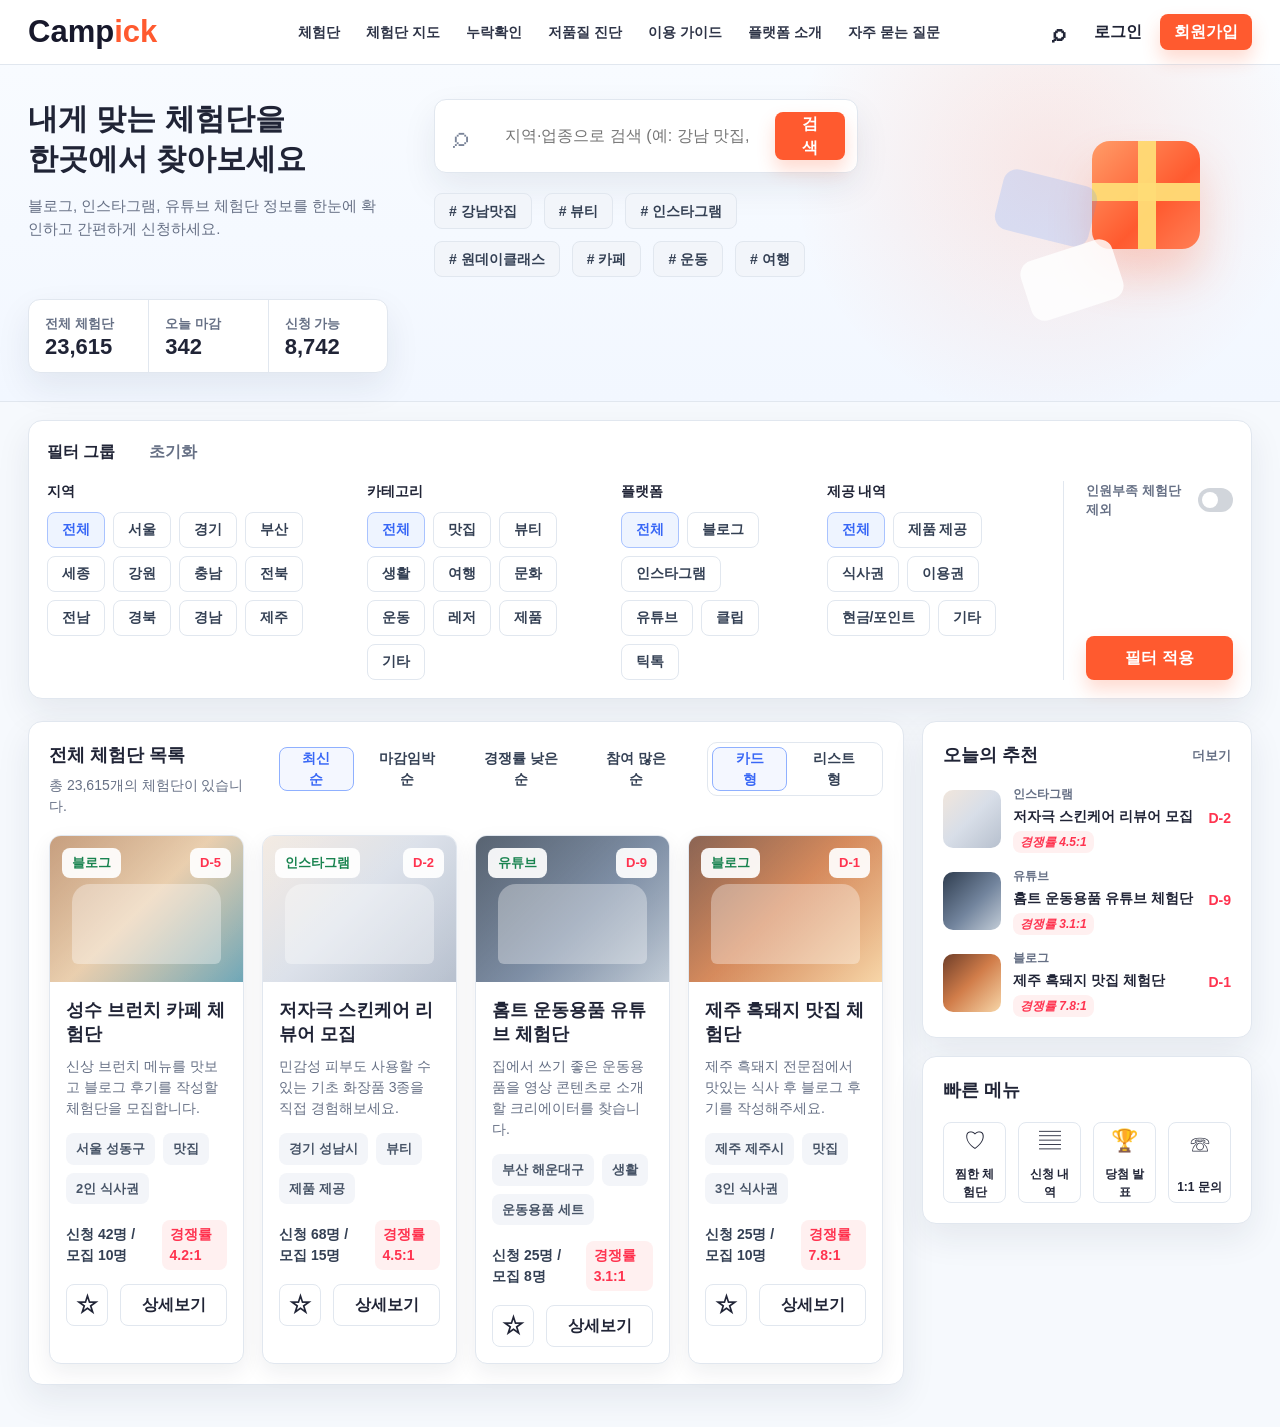
==== frontend/index.html @ 9a33ec5a "init: 프론트엔드 초기 구조 세팅" ====
﻿<!DOCTYPE html>
<html lang="ko">
  <head>
    <meta charset="UTF-8" />
    <meta name="viewport" content="width=device-width, initial-scale=1.0" />
    <title>Campick</title>
    <link rel="stylesheet" href="./src/styles.css" />
  </head>
  <body>
    <header class="site-header">
      <div class="header-inner">
        <a class="brand" href="./index.html" aria-label="Campick 홈">
          <span>Camp</span><strong>ick</strong>
        </a>

        <nav class="main-nav" aria-label="주요 메뉴">
          <a href="#campaign-list-title">체험단</a>
          <a href="#">체험단 지도</a>
          <a href="#">누락확인</a>
          <a href="#">저품질 진단</a>
          <a href="#">이용 가이드</a>
          <a href="#">플랫폼 소개</a>
          <a href="#">자주 묻는 질문</a>
        </nav>

        <div class="header-actions">
          <button type="button" class="icon-button" aria-label="검색">⌕</button>
          <button type="button" class="text-button">로그인</button>
          <button type="button" class="primary-button primary-button--small">회원가입</button>
        </div>
      </div>
    </header>

    <main>
      <section class="hero-section">
        <div class="page-shell hero-grid">
          <div class="hero-copy">
            <h1>내게 맞는 체험단을<br />한곳에서 찾아보세요</h1>
            <p>블로그, 인스타그램, 유튜브 체험단 정보를 한눈에 확인하고 간편하게 신청하세요.</p>

            <form class="hero-search" aria-label="체험단 통합 검색">
              <span class="search-icon" aria-hidden="true">⌕</span>
              <input
                type="search"
                placeholder="지역·업종으로 검색 (예: 강남 맛집, 뷰티, 인스타그램)"
                autocomplete="off"
              />
              <button type="button" class="primary-button">검색</button>
            </form>

            <div class="keyword-chips" aria-label="추천 키워드">
              <button type="button"># 강남맛집</button>
              <button type="button"># 뷰티</button>
              <button type="button"># 인스타그램</button>
              <button type="button"># 원데이클래스</button>
              <button type="button"># 카페</button>
              <button type="button"># 운동</button>
              <button type="button"># 여행</button>
            </div>

            <div class="stat-cards" aria-label="체험단 통계">
              <div>
                <span>전체 체험단</span>
                <strong>23,615</strong>
              </div>
              <div>
                <span>오늘 마감</span>
                <strong>342</strong>
              </div>
              <div>
                <span>신청 가능</span>
                <strong>8,742</strong>
              </div>
            </div>
          </div>

          <div class="hero-visual" aria-hidden="true">
            <div class="gift-box"></div>
            <div class="floating-card floating-card--top"></div>
            <div class="floating-card floating-card--bottom"></div>
          </div>
        </div>
      </section>

      <section class="page-shell filter-panel" aria-label="필터 그룹">
        <div class="filter-panel__header">
          <strong>필터 그룹</strong>
          <button type="button" class="reset-button">초기화</button>
        </div>

        <div class="filter-layout">
          <div class="filter-column">
            <span>지역</span>
            <div class="chip-group">
              <button type="button" class="chip is-active">전체</button>
              <button type="button" class="chip">서울</button>
              <button type="button" class="chip">경기</button>
              <button type="button" class="chip">부산</button>
              <button type="button" class="chip">세종</button>
              <button type="button" class="chip">강원</button>
              <button type="button" class="chip">충남</button>
              <button type="button" class="chip">전북</button>
              <button type="button" class="chip">전남</button>
              <button type="button" class="chip">경북</button>
              <button type="button" class="chip">경남</button>
              <button type="button" class="chip">제주</button>
            </div>
          </div>

          <div class="filter-column">
            <span>카테고리</span>
            <div class="chip-group">
              <button type="button" class="chip is-active">전체</button>
              <button type="button" class="chip">맛집</button>
              <button type="button" class="chip">뷰티</button>
              <button type="button" class="chip">생활</button>
              <button type="button" class="chip">여행</button>
              <button type="button" class="chip">문화</button>
              <button type="button" class="chip">운동</button>
              <button type="button" class="chip">레저</button>
              <button type="button" class="chip">제품</button>
              <button type="button" class="chip">기타</button>
            </div>
          </div>

          <div class="filter-column">
            <span>플랫폼</span>
            <div class="chip-group">
              <button type="button" class="chip is-active">전체</button>
              <button type="button" class="chip">블로그</button>
              <button type="button" class="chip">인스타그램</button>
              <button type="button" class="chip">유튜브</button>
              <button type="button" class="chip">클립</button>
              <button type="button" class="chip">틱톡</button>
            </div>
          </div>

          <div class="filter-column">
            <span>제공 내역</span>
            <div class="chip-group">
              <button type="button" class="chip is-active">전체</button>
              <button type="button" class="chip">제품 제공</button>
              <button type="button" class="chip">식사권</button>
              <button type="button" class="chip">이용권</button>
              <button type="button" class="chip">현금/포인트</button>
              <button type="button" class="chip">기타</button>
            </div>
          </div>

          <div class="filter-actions">
            <label class="toggle-row">
              <span>인원부족 체험단 제외</span>
              <input type="checkbox" />
              <i aria-hidden="true"></i>
            </label>
            <button type="button" class="primary-button">필터 적용</button>
          </div>
        </div>
      </section>

      <section class="page-shell content-grid">
        <div class="campaign-section">
          <div class="campaign-toolbar">
            <div>
              <h2 id="campaign-list-title">전체 체험단 목록</h2>
              <p>총 23,615개의 체험단이 있습니다.</p>
            </div>

            <div class="list-controls">
              <div class="sort-tabs" aria-label="정렬">
                <button type="button" class="is-active">최신순</button>
                <button type="button">마감임박순</button>
                <button type="button">경쟁률 낮은순</button>
                <button type="button">참여 많은순</button>
              </div>
              <div class="view-tabs" aria-label="보기 전환">
                <button type="button" class="is-active">카드형</button>
                <button type="button">리스트형</button>
              </div>
            </div>
          </div>

          <div id="campaign-list" class="campaign-grid" aria-live="polite"></div>
        </div>

        <aside class="right-sidebar" aria-label="추천과 빠른 메뉴">
          <section class="sidebar-card">
            <div class="sidebar-heading">
              <h2>오늘의 추천</h2>
              <a href="#campaign-list-title">더보기</a>
            </div>
            <div id="recommendation-list" class="recommendation-list"></div>
          </section>

          <section class="sidebar-card">
            <h2>빠른 메뉴</h2>
            <div class="quick-menu">
              <button type="button">♡<span>찜한 체험단</span></button>
              <button type="button">▤<span>신청 내역</span></button>
              <button type="button">🏆<span>당첨 발표</span></button>
              <button type="button">☏<span>1:1 문의</span></button>
            </div>
          </section>
        </aside>
      </section>
    </main>

    <script type="module" src="./src/app.js"></script>
  </body>
</html>
---- frontend/src/styles.css ----
﻿:root {
  --bg: #f6f9fd;
  --surface: #ffffff;
  --surface-soft: #f8fafc;
  --text: #202436;
  --muted: #667085;
  --line: #e1e7ef;
  --orange: #ff5a2f;
  --orange-dark: #e8471e;
  --blue: #3867f6;
  --red: #ff334f;
  --shadow: 0 14px 34px rgba(20, 33, 61, 0.08);
  --radius: 8px;
  --page-width: 1460px;
}

* {
  box-sizing: border-box;
}

body {
  margin: 0;
  background: var(--bg);
  color: var(--text);
  font-family: Arial, "Noto Sans KR", sans-serif;
  line-height: 1.5;
}

button,
input {
  font: inherit;
}

button {
  cursor: pointer;
}

a {
  color: inherit;
  text-decoration: none;
}

.page-shell,
.header-inner {
  width: min(var(--page-width), calc(100% - 56px));
  margin: 0 auto;
}

.site-header {
  position: sticky;
  top: 0;
  z-index: 20;
  background: rgba(255, 255, 255, 0.94);
  border-bottom: 1px solid var(--line);
  backdrop-filter: blur(14px);
}

.header-inner {
  display: grid;
  grid-template-columns: 170px 1fr auto;
  align-items: center;
  min-height: 64px;
  gap: 26px;
}

.brand {
  display: inline-flex;
  align-items: baseline;
  color: #17182b;
  font-size: 31px;
  font-weight: 900;
  letter-spacing: 0;
}

.brand strong {
  color: var(--orange);
}

.main-nav {
  display: flex;
  justify-content: center;
  gap: 26px;
  color: #2e3447;
  font-size: 14px;
  font-weight: 800;
  white-space: nowrap;
}

.header-actions {
  display: flex;
  align-items: center;
  gap: 12px;
}

.icon-button,
.text-button,
.primary-button {
  border: 0;
  background: transparent;
  color: var(--text);
  font-weight: 800;
}

.icon-button {
  width: 36px;
  height: 36px;
  font-size: 25px;
  line-height: 1;
}

.primary-button {
  min-height: 44px;
  padding: 0 22px;
  border-radius: var(--radius);
  background: var(--orange);
  color: white;
  box-shadow: 0 10px 18px rgba(255, 90, 47, 0.22);
}

.primary-button:hover {
  background: var(--orange-dark);
}

.primary-button--small {
  min-height: 36px;
  padding: 0 14px;
}

.hero-section {
  background:
    radial-gradient(circle at 82% 30%, rgba(255, 90, 47, 0.12), transparent 24%),
    linear-gradient(180deg, #f8fbff 0%, #f2f7ff 100%);
  border-bottom: 1px solid var(--line);
}

.hero-grid {
  display: grid;
  grid-template-columns: minmax(0, 1fr) 340px;
  gap: 54px;
  min-height: 292px;
  padding: 34px 0 28px;
}

.hero-copy {
  display: grid;
  grid-template-columns: 360px 1fr;
  align-content: center;
  column-gap: 46px;
}

.hero-copy h1 {
  margin: 0;
  font-size: 30px;
  line-height: 1.34;
  letter-spacing: 0;
}

.hero-copy p {
  grid-column: 1;
  margin: 16px 0 0;
  color: var(--muted);
  font-size: 15px;
}

.hero-search {
  grid-column: 2;
  grid-row: 1;
  display: grid;
  grid-template-columns: 42px 1fr 70px;
  align-items: center;
  align-self: start;
  gap: 8px;
  min-height: 74px;
  padding: 12px 12px 12px 18px;
  border: 1px solid var(--line);
  border-radius: 12px;
  background: var(--surface);
  box-shadow: var(--shadow);
}

.search-icon {
  color: #7a8499;
  font-size: 30px;
  line-height: 1;
}

.hero-search input {
  min-width: 0;
  height: 46px;
  border: 0;
  color: var(--text);
  font-size: 16px;
}

.hero-search input:focus {
  outline: 0;
}

.keyword-chips {
  grid-column: 2;
  display: flex;
  flex-wrap: wrap;
  gap: 12px;
  margin-top: 14px;
}

.keyword-chips button,
.chip {
  min-height: 36px;
  padding: 0 14px;
  border: 1px solid var(--line);
  border-radius: var(--radius);
  background: #f2f5fa;
  color: #344054;
  font-size: 14px;
  font-weight: 800;
}

.stat-cards {
  grid-column: 1;
  display: grid;
  grid-template-columns: repeat(3, 1fr);
  gap: 0;
  width: 360px;
  margin-top: 22px;
  border: 1px solid var(--line);
  border-radius: 12px;
  background: var(--surface);
  box-shadow: var(--shadow);
}

.stat-cards div {
  padding: 14px 16px;
  border-left: 1px solid var(--line);
}

.stat-cards div:first-child {
  border-left: 0;
}

.stat-cards span {
  display: block;
  color: var(--muted);
  font-size: 13px;
  font-weight: 800;
}

.stat-cards strong {
  display: block;
  margin-top: 2px;
  font-size: 22px;
  line-height: 1;
}

.hero-visual {
  position: relative;
  min-height: 230px;
}

.gift-box {
  position: absolute;
  right: 52px;
  top: 42px;
  width: 108px;
  height: 108px;
  border-radius: 18px;
  background: linear-gradient(135deg, #ff9c68 0%, #ff5a2f 60%, #ff7f56 100%);
  box-shadow: 0 26px 44px rgba(255, 90, 47, 0.24);
}

.gift-box::before,
.gift-box::after {
  content: "";
  position: absolute;
  background: rgba(255, 221, 119, 0.95);
}

.gift-box::before {
  left: 46px;
  top: 0;
  width: 18px;
  height: 108px;
}

.gift-box::after {
  left: 0;
  top: 42px;
  width: 108px;
  height: 18px;
}

.floating-card {
  position: absolute;
  width: 96px;
  height: 62px;
  border-radius: 14px;
  background: rgba(80, 143, 255, 0.18);
  transform: rotate(14deg);
}

.floating-card--top {
  right: 158px;
  top: 78px;
}

.floating-card--bottom {
  right: 132px;
  top: 150px;
  background: rgba(255, 255, 255, 0.84);
  transform: rotate(-18deg);
}

.filter-panel,
.campaign-section,
.sidebar-card {
  border: 1px solid var(--line);
  border-radius: 14px;
  background: var(--surface);
  box-shadow: var(--shadow);
}

.filter-panel {
  margin-top: 18px;
  padding: 18px;
}

.filter-panel__header {
  display: flex;
  align-items: center;
  gap: 28px;
  margin-bottom: 16px;
}

.filter-panel__header strong {
  font-size: 16px;
}

.reset-button {
  border: 0;
  background: transparent;
  color: var(--muted);
  font-weight: 800;
}

.filter-layout {
  display: grid;
  grid-template-columns: 1.3fr 1fr 0.78fr 0.92fr 170px;
  gap: 34px;
}

.filter-column span {
  display: block;
  margin-bottom: 10px;
  font-size: 14px;
  font-weight: 900;
}

.chip-group {
  display: flex;
  flex-wrap: wrap;
  gap: 8px;
}

.chip {
  background: white;
}

.chip.is-active {
  border-color: #a9c3ff;
  background: #eef4ff;
  color: var(--blue);
}

.filter-actions {
  display: flex;
  flex-direction: column;
  justify-content: space-between;
  padding-left: 22px;
  border-left: 1px solid var(--line);
}

.toggle-row {
  display: flex;
  align-items: center;
  justify-content: space-between;
  gap: 10px;
  color: var(--muted);
  font-size: 13px;
  font-weight: 800;
}

.toggle-row input {
  position: absolute;
  opacity: 0;
}

.toggle-row i {
  position: relative;
  width: 42px;
  height: 24px;
  border-radius: 999px;
  background: #d1d5db;
}

.toggle-row i::after {
  content: "";
  position: absolute;
  top: 4px;
  left: 4px;
  width: 16px;
  height: 16px;
  border-radius: 50%;
  background: white;
}

.content-grid {
  display: grid;
  grid-template-columns: minmax(0, 1fr) 330px;
  gap: 18px;
  margin-top: 22px;
  margin-bottom: 42px;
}

.campaign-section {
  padding: 20px;
}

.campaign-toolbar {
  display: flex;
  align-items: flex-start;
  justify-content: space-between;
  gap: 20px;
  margin-bottom: 18px;
}

.campaign-toolbar h2,
.sidebar-card h2 {
  margin: 0;
  font-size: 18px;
  letter-spacing: 0;
}

.campaign-toolbar p {
  margin: 6px 0 0;
  color: var(--muted);
  font-size: 14px;
}

.list-controls {
  display: flex;
  align-items: center;
  gap: 18px;
}

.sort-tabs,
.view-tabs {
  display: flex;
  align-items: center;
  gap: 2px;
}

.sort-tabs button,
.view-tabs button {
  min-height: 42px;
  padding: 0 16px;
  border: 1px solid transparent;
  border-radius: var(--radius);
  background: transparent;
  color: #344054;
  font-size: 14px;
  font-weight: 800;
}

.sort-tabs button.is-active,
.view-tabs button.is-active {
  border-color: #8fb0ff;
  background: #f4f7ff;
  color: var(--blue);
}

.view-tabs {
  padding: 4px;
  border: 1px solid var(--line);
  border-radius: 10px;
}

.campaign-grid {
  display: grid;
  grid-template-columns: repeat(4, minmax(0, 1fr));
  gap: 18px;
}

.campaign-card {
  overflow: hidden;
  border: 1px solid var(--line);
  border-radius: 12px;
  background: var(--surface);
  box-shadow: 0 8px 22px rgba(20, 33, 61, 0.07);
}

.campaign-card__image {
  position: relative;
  height: 146px;
  padding: 12px;
  background:
    linear-gradient(135deg, rgba(255, 255, 255, 0.2), transparent),
    var(--image-bg);
}

.campaign-card__image::after {
  content: "";
  position: absolute;
  inset: 48px 22px 18px;
  border-radius: 18px 18px 6px 6px;
  background: rgba(255, 255, 255, 0.34);
}

.campaign-card__badges {
  position: relative;
  z-index: 1;
  display: flex;
  justify-content: space-between;
  gap: 10px;
}

.badge {
  display: inline-flex;
  align-items: center;
  min-height: 30px;
  padding: 0 10px;
  border-radius: var(--radius);
  background: rgba(255, 255, 255, 0.92);
  color: #18834f;
  font-size: 13px;
  font-weight: 900;
}

.badge--dday {
  color: var(--red);
}

.campaign-card__body {
  padding: 16px;
}

.campaign-card h3 {
  margin: 0;
  font-size: 18px;
  line-height: 1.35;
  letter-spacing: 0;
}

.campaign-card__description {
  min-height: 44px;
  margin: 10px 0 14px;
  color: var(--muted);
  font-size: 14px;
}

.campaign-card__tags {
  display: flex;
  flex-wrap: wrap;
  gap: 8px;
  margin-bottom: 16px;
}

.campaign-card__tags span {
  min-height: 30px;
  padding: 6px 10px;
  border-radius: var(--radius);
  background: #f3f5f9;
  color: #475467;
  font-size: 13px;
  font-weight: 800;
}

.campaign-card__metrics {
  display: flex;
  align-items: center;
  justify-content: space-between;
  gap: 10px;
  margin-bottom: 14px;
  color: #344054;
  font-size: 14px;
  font-weight: 800;
}

.rate-badge {
  padding: 4px 8px;
  border-radius: var(--radius);
  background: #fff0f0;
  color: var(--red);
  font-weight: 900;
}

.campaign-card__actions {
  display: grid;
  grid-template-columns: 42px 1fr;
  gap: 12px;
}

.wish-button,
.detail-button {
  min-height: 42px;
  border: 1px solid var(--line);
  border-radius: var(--radius);
  background: white;
  color: var(--text);
  font-weight: 900;
}

.wish-button {
  font-size: 22px;
  line-height: 1;
}

.right-sidebar {
  display: grid;
  gap: 18px;
  align-content: start;
}

.sidebar-card {
  padding: 20px;
}

.sidebar-heading {
  display: flex;
  align-items: center;
  justify-content: space-between;
  margin-bottom: 16px;
}

.sidebar-heading a {
  color: var(--muted);
  font-size: 13px;
  font-weight: 800;
}

.recommendation-list {
  display: grid;
  gap: 14px;
}

.recommendation-item {
  display: grid;
  grid-template-columns: 58px 1fr auto;
  gap: 12px;
  align-items: center;
}

.recommendation-thumb {
  width: 58px;
  height: 58px;
  border-radius: 10px;
  background: var(--image-bg);
}

.recommendation-item strong {
  display: block;
  font-size: 14px;
  line-height: 1.35;
}

.recommendation-item span {
  display: block;
  margin-bottom: 4px;
  color: var(--muted);
  font-size: 12px;
  font-weight: 800;
}

.recommendation-rate {
  display: inline-flex;
  margin-top: 5px;
  padding: 2px 7px;
  border-radius: var(--radius);
  background: #fff0f0;
  color: var(--red);
  font-size: 12px;
  font-weight: 900;
}

.recommendation-day {
  color: var(--red);
  font-size: 13px;
  font-weight: 900;
}

.quick-menu {
  display: grid;
  grid-template-columns: repeat(4, 1fr);
  gap: 12px;
  margin-top: 18px;
}

.quick-menu button {
  display: grid;
  place-items: center;
  gap: 8px;
  min-height: 76px;
  border: 1px solid var(--line);
  border-radius: var(--radius);
  background: white;
  color: var(--text);
  font-size: 22px;
}

.quick-menu span {
  font-size: 12px;
  font-weight: 800;
}

@media (max-width: 1200px) {
  .header-inner,
  .hero-grid,
  .hero-copy,
  .filter-layout,
  .content-grid {
    grid-template-columns: 1fr;
  }

  .main-nav {
    justify-content: flex-start;
    overflow-x: auto;
  }

  .hero-search,
  .keyword-chips,
  .stat-cards {
    grid-column: 1;
  }

  .hero-visual {
    display: none;
  }

  .filter-actions {
    padding-left: 0;
    border-left: 0;
    gap: 14px;
  }

  .campaign-grid {
    grid-template-columns: repeat(2, minmax(0, 1fr));
  }
}

@media (max-width: 700px) {
  .page-shell,
  .header-inner {
    width: min(100% - 28px, var(--page-width));
  }

  .campaign-grid,
  .quick-menu {
    grid-template-columns: 1fr;
  }

  .list-controls,
  .campaign-toolbar {
    align-items: flex-start;
    flex-direction: column;
  }

  .hero-copy h1 {
    font-size: 28px;
  }
}
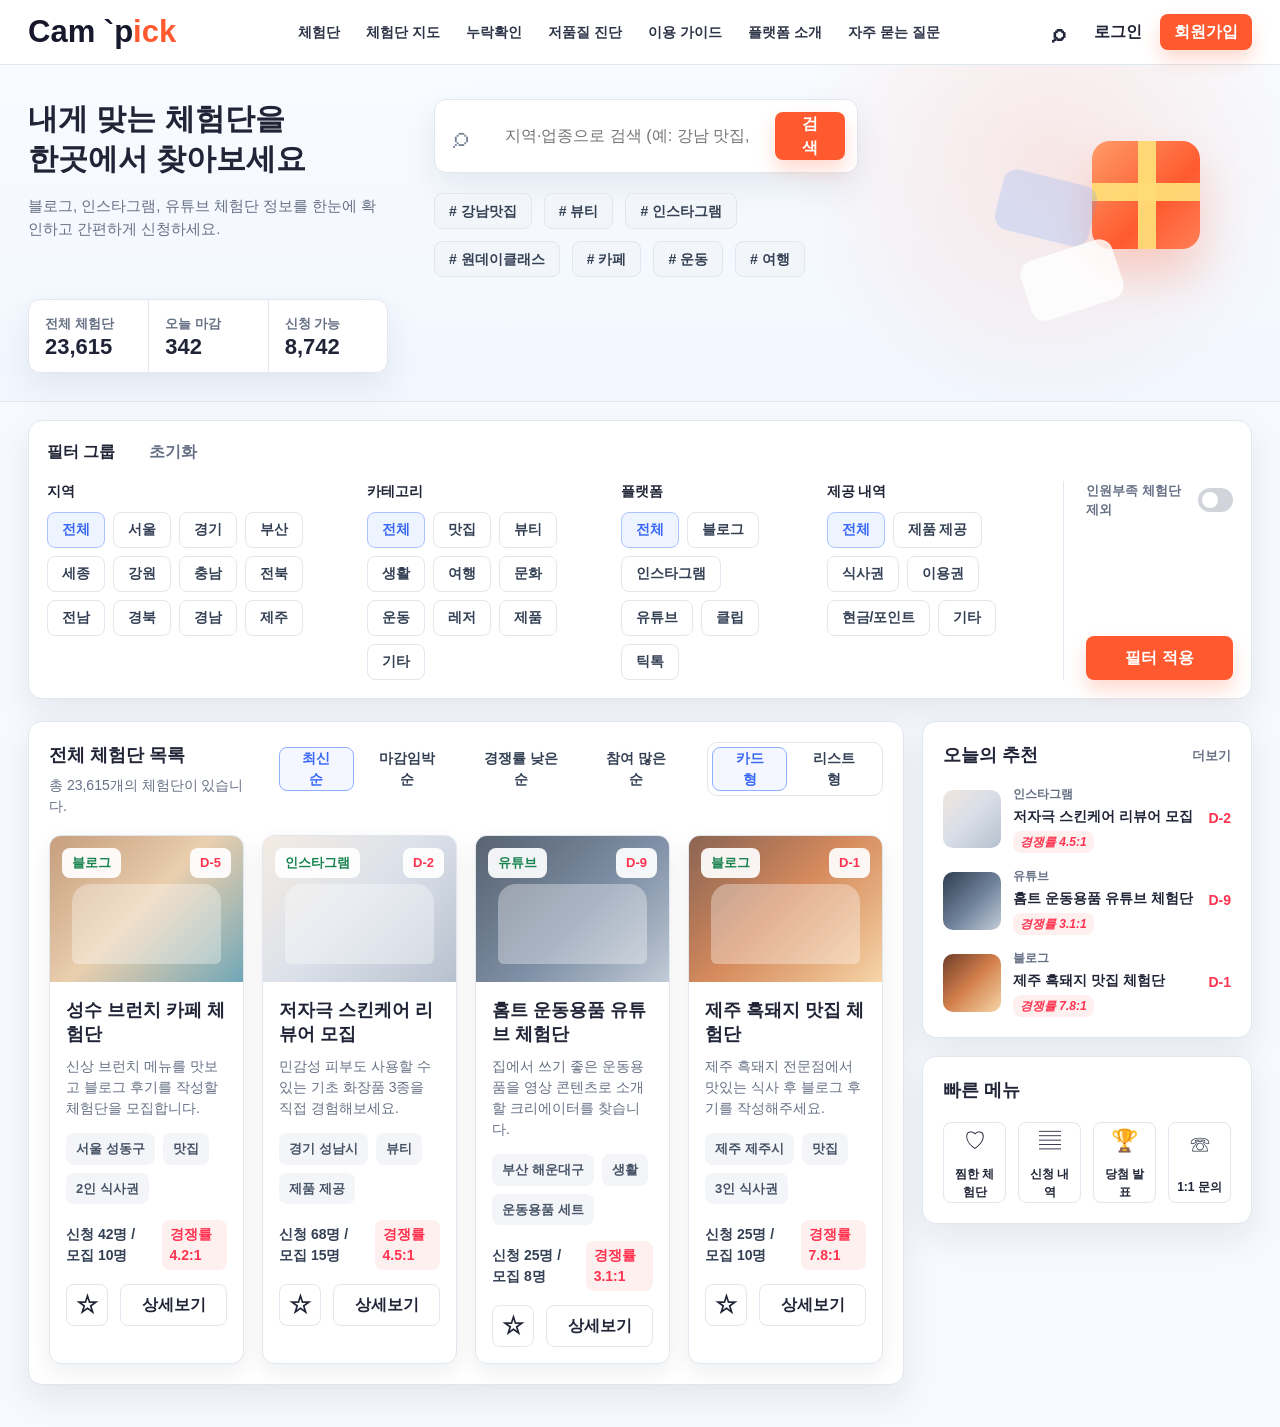
==== commit 62e8d656: "feat: 1단계 체험단 목록 조회 API 구현" ====
--- a/frontend/index.html
+++ b/frontend/index.html
@@ -10,7 +10,7 @@
     <header class="site-header">
       <div class="header-inner">
         <a class="brand" href="./index.html" aria-label="Campick 홈">
-          <span>Camp</span><strong>ick</strong>
+          <span>Cam `p</span><strong>ick</strong>
         </a>
 
         <nav class="main-nav" aria-label="주요 메뉴">
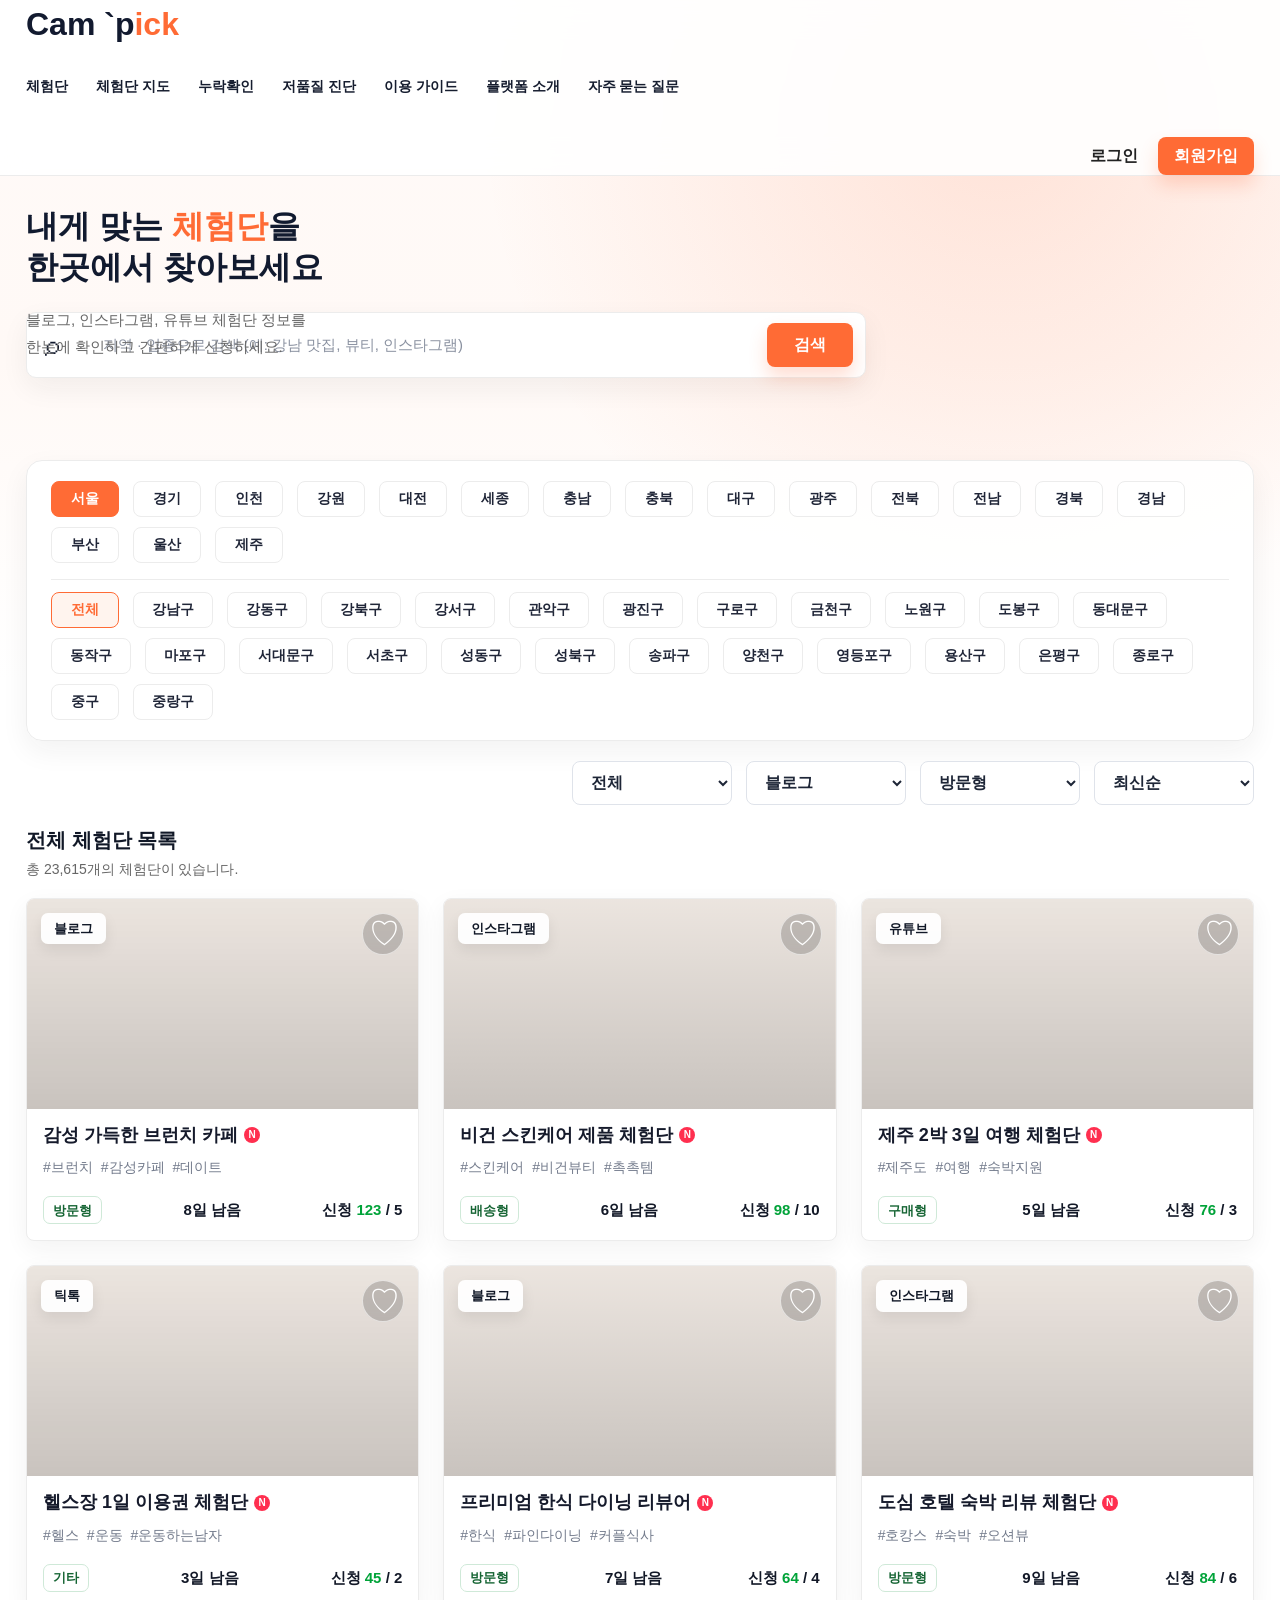
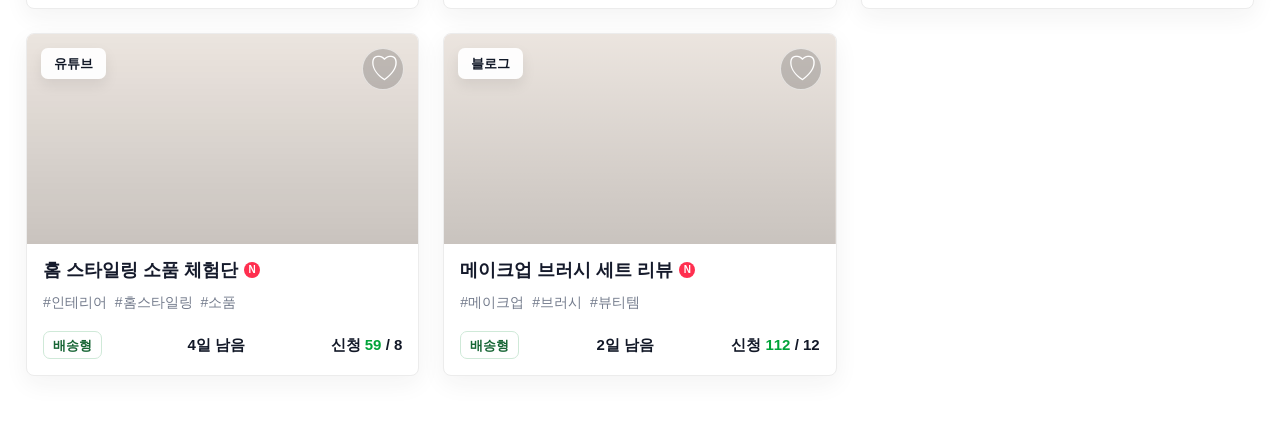
==== commit 99caaa53: "fix: 관리자 API 오류 수정 및 메인 UI 개선" ====
--- a/frontend/index.html
+++ b/frontend/index.html
@@ -1,4 +1,4 @@
-﻿<!DOCTYPE html>
+<!DOCTYPE html>
 <html lang="ko">
   <head>
     <meta charset="UTF-8" />
@@ -24,7 +24,6 @@
         </nav>
 
         <div class="header-actions">
-          <button type="button" class="icon-button" aria-label="검색">⌕</button>
           <button type="button" class="text-button">로그인</button>
           <button type="button" class="primary-button primary-button--small">회원가입</button>
         </div>
@@ -35,173 +34,75 @@
       <section class="hero-section">
         <div class="page-shell hero-grid">
           <div class="hero-copy">
-            <h1>내게 맞는 체험단을<br />한곳에서 찾아보세요</h1>
-            <p>블로그, 인스타그램, 유튜브 체험단 정보를 한눈에 확인하고 간편하게 신청하세요.</p>
-
-            <form class="hero-search" aria-label="체험단 통합 검색">
-              <span class="search-icon" aria-hidden="true">⌕</span>
-              <input
-                type="search"
-                placeholder="지역·업종으로 검색 (예: 강남 맛집, 뷰티, 인스타그램)"
-                autocomplete="off"
-              />
-              <button type="button" class="primary-button">검색</button>
-            </form>
-
-            <div class="keyword-chips" aria-label="추천 키워드">
-              <button type="button"># 강남맛집</button>
-              <button type="button"># 뷰티</button>
-              <button type="button"># 인스타그램</button>
-              <button type="button"># 원데이클래스</button>
-              <button type="button"># 카페</button>
-              <button type="button"># 운동</button>
-              <button type="button"># 여행</button>
-            </div>
-
-            <div class="stat-cards" aria-label="체험단 통계">
-              <div>
-                <span>전체 체험단</span>
-                <strong>23,615</strong>
-              </div>
-              <div>
-                <span>오늘 마감</span>
-                <strong>342</strong>
-              </div>
-              <div>
-                <span>신청 가능</span>
-                <strong>8,742</strong>
-              </div>
-            </div>
+            <h1>내게 맞는 <strong>체험단</strong>을<br />한곳에서 찾아보세요</h1>
+            <p>블로그, 인스타그램, 유튜브 체험단 정보를<br />한눈에 확인하고 간편하게 신청하세요.</p>
           </div>
-
-          <div class="hero-visual" aria-hidden="true">
-            <div class="gift-box"></div>
-            <div class="floating-card floating-card--top"></div>
-            <div class="floating-card floating-card--bottom"></div>
-          </div>
+          <div class="hero-glow" aria-hidden="true"></div>
         </div>
       </section>
 
-      <section class="page-shell filter-panel" aria-label="필터 그룹">
-        <div class="filter-panel__header">
-          <strong>필터 그룹</strong>
-          <button type="button" class="reset-button">초기화</button>
+      <section class="page-shell search-section" aria-label="체험단 검색">
+        <form class="hero-search">
+          <span class="search-icon" aria-hidden="true">⌕</span>
+          <input
+            type="search"
+            placeholder="지역 · 업종으로 검색 (예: 강남 맛집, 뷰티, 인스타그램)"
+            autocomplete="off"
+          />
+          <button type="button" class="primary-button">검색</button>
+        </form>
+      </section>
+
+      <section class="page-shell region-panel" aria-label="지역 선택">
+        <div class="region-row region-row--primary" id="province-list"></div>
+        <div class="region-row region-row--district" id="district-list"></div>
+      </section>
+
+      <section class="page-shell filter-selects" aria-label="상세 필터">
+        <select aria-label="카테고리">
+          <option>전체</option>
+          <option>맛집</option>
+          <option>뷰티</option>
+          <option>여행</option>
+          <option>문화</option>
+          <option>운동</option>
+          <option>포장</option>
+          <option>기타</option>
+        </select>
+        <select aria-label="채널">
+          <option>블로그</option>
+          <option>클립</option>
+          <option>인스타그램</option>
+          <option>릴스</option>
+          <option>유튜브</option>
+          <option>쇼츠</option>
+          <option>스레드</option>
+          <option>틱톡</option>
+        </select>
+        <select aria-label="유형">
+          <option>방문형</option>
+          <option>배송형</option>
+          <option>구매형</option>
+          <option>기자단</option>
+          <option>기타</option>
+        </select>
+        <select aria-label="정렬">
+          <option>최신순</option>
+          <option>마감임박순</option>
+          <option>인기순</option>
+          <option>경쟁률 낮은순</option>
+        </select>
+      </section>
+
+      <section class="page-shell campaign-section">
+        <div class="campaign-toolbar">
+          <div>
+            <h2 id="campaign-list-title">전체 체험단 목록</h2>
+            <p>총 23,615개의 체험단이 있습니다.</p>
+          </div>
         </div>
 
-        <div class="filter-layout">
-          <div class="filter-column">
-            <span>지역</span>
-            <div class="chip-group">
-              <button type="button" class="chip is-active">전체</button>
-              <button type="button" class="chip">서울</button>
-              <button type="button" class="chip">경기</button>
-              <button type="button" class="chip">부산</button>
-              <button type="button" class="chip">세종</button>
-              <button type="button" class="chip">강원</button>
-              <button type="button" class="chip">충남</button>
-              <button type="button" class="chip">전북</button>
-              <button type="button" class="chip">전남</button>
-              <button type="button" class="chip">경북</button>
-              <button type="button" class="chip">경남</button>
-              <button type="button" class="chip">제주</button>
-            </div>
-          </div>
-
-          <div class="filter-column">
-            <span>카테고리</span>
-            <div class="chip-group">
-              <button type="button" class="chip is-active">전체</button>
-              <button type="button" class="chip">맛집</button>
-              <button type="button" class="chip">뷰티</button>
-              <button type="button" class="chip">생활</button>
-              <button type="button" class="chip">여행</button>
-              <button type="button" class="chip">문화</button>
-              <button type="button" class="chip">운동</button>
-              <button type="button" class="chip">레저</button>
-              <button type="button" class="chip">제품</button>
-              <button type="button" class="chip">기타</button>
-            </div>
-          </div>
-
-          <div class="filter-column">
-            <span>플랫폼</span>
-            <div class="chip-group">
-              <button type="button" class="chip is-active">전체</button>
-              <button type="button" class="chip">블로그</button>
-              <button type="button" class="chip">인스타그램</button>
-              <button type="button" class="chip">유튜브</button>
-              <button type="button" class="chip">클립</button>
-              <button type="button" class="chip">틱톡</button>
-            </div>
-          </div>
-
-          <div class="filter-column">
-            <span>제공 내역</span>
-            <div class="chip-group">
-              <button type="button" class="chip is-active">전체</button>
-              <button type="button" class="chip">제품 제공</button>
-              <button type="button" class="chip">식사권</button>
-              <button type="button" class="chip">이용권</button>
-              <button type="button" class="chip">현금/포인트</button>
-              <button type="button" class="chip">기타</button>
-            </div>
-          </div>
-
-          <div class="filter-actions">
-            <label class="toggle-row">
-              <span>인원부족 체험단 제외</span>
-              <input type="checkbox" />
-              <i aria-hidden="true"></i>
-            </label>
-            <button type="button" class="primary-button">필터 적용</button>
-          </div>
-        </div>
-      </section>
-
-      <section class="page-shell content-grid">
-        <div class="campaign-section">
-          <div class="campaign-toolbar">
-            <div>
-              <h2 id="campaign-list-title">전체 체험단 목록</h2>
-              <p>총 23,615개의 체험단이 있습니다.</p>
-            </div>
-
-            <div class="list-controls">
-              <div class="sort-tabs" aria-label="정렬">
-                <button type="button" class="is-active">최신순</button>
-                <button type="button">마감임박순</button>
-                <button type="button">경쟁률 낮은순</button>
-                <button type="button">참여 많은순</button>
-              </div>
-              <div class="view-tabs" aria-label="보기 전환">
-                <button type="button" class="is-active">카드형</button>
-                <button type="button">리스트형</button>
-              </div>
-            </div>
-          </div>
-
-          <div id="campaign-list" class="campaign-grid" aria-live="polite"></div>
-        </div>
-
-        <aside class="right-sidebar" aria-label="추천과 빠른 메뉴">
-          <section class="sidebar-card">
-            <div class="sidebar-heading">
-              <h2>오늘의 추천</h2>
-              <a href="#campaign-list-title">더보기</a>
-            </div>
-            <div id="recommendation-list" class="recommendation-list"></div>
-          </section>
-
-          <section class="sidebar-card">
-            <h2>빠른 메뉴</h2>
-            <div class="quick-menu">
-              <button type="button">♡<span>찜한 체험단</span></button>
-              <button type="button">▤<span>신청 내역</span></button>
-              <button type="button">🏆<span>당첨 발표</span></button>
-              <button type="button">☏<span>1:1 문의</span></button>
-            </div>
-          </section>
-        </aside>
+        <div id="campaign-list" class="campaign-grid" aria-live="polite"></div>
       </section>
     </main>
 
--- a/frontend/src/styles.css
+++ b/frontend/src/styles.css
@@ -1,17 +1,15 @@
-﻿:root {
-  --bg: #f6f9fd;
-  --surface: #ffffff;
-  --surface-soft: #f8fafc;
-  --text: #202436;
-  --muted: #667085;
-  --line: #e1e7ef;
-  --orange: #ff5a2f;
-  --orange-dark: #e8471e;
-  --blue: #3867f6;
-  --red: #ff334f;
-  --shadow: 0 14px 34px rgba(20, 33, 61, 0.08);
-  --radius: 8px;
-  --page-width: 1460px;
+:root {
+  --primary: #ff6b35;
+  --primary-hover: #ff824f;
+  --background: #fff9f6;
+  --card: #ffffff;
+  --border: #ececec;
+  --text: #222222;
+  --sub-text: #666666;
+  --shadow-soft: 0 10px 28px rgba(34, 34, 34, 0.06);
+  --shadow-hover: 0 18px 42px rgba(34, 34, 34, 0.12);
+  --radius: 16px;
+  --page-width: 1480px;
 }
 
 * {
@@ -20,18 +18,22 @@
 
 body {
   margin: 0;
-  background: var(--bg);
+  background:
+    radial-gradient(circle at 78% 118px, rgba(255, 107, 53, 0.16), transparent 24%),
+    linear-gradient(180deg, #fffaf8 0%, var(--background) 360px, #ffffff 680px);
   color: var(--text);
   font-family: Arial, "Noto Sans KR", sans-serif;
   line-height: 1.5;
 }
 
 button,
-input {
+input,
+select {
   font: inherit;
 }
 
-button {
+button,
+select {
   cursor: pointer;
 }
 
@@ -42,7 +44,7 @@
 
 .page-shell,
 .header-inner {
-  width: min(var(--page-width), calc(100% - 56px));
+  width: min(var(--page-width), calc(100% - 52px));
   margin: 0 auto;
 }
 
@@ -50,37 +52,37 @@
   position: sticky;
   top: 0;
   z-index: 20;
-  background: rgba(255, 255, 255, 0.94);
-  border-bottom: 1px solid var(--line);
-  backdrop-filter: blur(14px);
+  background: rgba(255, 255, 255, 0.9);
+  border-bottom: 1px solid var(--border);
+  backdrop-filter: blur(16px);
 }
 
 .header-inner {
   display: grid;
-  grid-template-columns: 170px 1fr auto;
-  align-items: center;
-  min-height: 64px;
-  gap: 26px;
+  grid-template-columns: 180px 1fr auto;
+  align-items: center;
+  min-height: 66px;
+  gap: 28px;
 }
 
 .brand {
   display: inline-flex;
   align-items: baseline;
-  color: #17182b;
-  font-size: 31px;
+  color: #121a2f;
+  font-size: 32px;
   font-weight: 900;
   letter-spacing: 0;
 }
 
 .brand strong {
-  color: var(--orange);
+  color: var(--primary);
 }
 
 .main-nav {
   display: flex;
   justify-content: center;
-  gap: 26px;
-  color: #2e3447;
+  gap: 28px;
+  color: #161d2f;
   font-size: 14px;
   font-weight: 800;
   white-space: nowrap;
@@ -89,7 +91,7 @@
 .header-actions {
   display: flex;
   align-items: center;
-  gap: 12px;
+  gap: 14px;
 }
 
 .icon-button,
@@ -104,666 +106,409 @@
 .icon-button {
   width: 36px;
   height: 36px;
-  font-size: 25px;
+  font-size: 26px;
   line-height: 1;
 }
 
 .primary-button {
   min-height: 44px;
-  padding: 0 22px;
-  border-radius: var(--radius);
-  background: var(--orange);
+  padding: 0 24px;
+  border-radius: 8px;
+  background: var(--primary);
   color: white;
-  box-shadow: 0 10px 18px rgba(255, 90, 47, 0.22);
+  box-shadow: 0 10px 18px rgba(255, 107, 53, 0.22);
+  transition: background 180ms ease, transform 180ms ease;
 }
 
 .primary-button:hover {
-  background: var(--orange-dark);
+  background: var(--primary-hover);
 }
 
 .primary-button--small {
-  min-height: 36px;
-  padding: 0 14px;
+  min-height: 38px;
+  padding: 0 16px;
 }
 
 .hero-section {
-  background:
-    radial-gradient(circle at 82% 30%, rgba(255, 90, 47, 0.12), transparent 24%),
-    linear-gradient(180deg, #f8fbff 0%, #f2f7ff 100%);
-  border-bottom: 1px solid var(--line);
+  position: relative;
+  overflow: hidden;
 }
 
 .hero-grid {
   display: grid;
-  grid-template-columns: minmax(0, 1fr) 340px;
-  gap: 54px;
-  min-height: 292px;
-  padding: 34px 0 28px;
-}
-
-.hero-copy {
-  display: grid;
-  grid-template-columns: 360px 1fr;
-  align-content: center;
-  column-gap: 46px;
+  grid-template-columns: 330px minmax(0, 1fr);
+  align-items: center;
+  gap: 40px;
+  min-height: 190px;
+  padding: 30px 0 16px;
 }
 
 .hero-copy h1 {
   margin: 0;
-  font-size: 30px;
-  line-height: 1.34;
+  color: #111a2f;
+  font-size: 32px;
+  line-height: 1.28;
   letter-spacing: 0;
 }
 
+.hero-copy h1 strong {
+  color: var(--primary);
+}
+
 .hero-copy p {
-  grid-column: 1;
-  margin: 16px 0 0;
-  color: var(--muted);
+  margin: 18px 0 0;
+  color: var(--sub-text);
   font-size: 15px;
+  line-height: 1.8;
+}
+
+.hero-glow {
+  min-height: 150px;
+  border-radius: 999px;
+  background:
+    radial-gradient(circle at 52% 50%, rgba(255, 107, 53, 0.18), transparent 38%),
+    radial-gradient(circle at 78% 34%, rgba(255, 130, 79, 0.12), transparent 30%);
+  filter: blur(8px);
+}
+
+.search-section {
+  margin-top: -64px;
+  padding-left: 350px;
 }
 
 .hero-search {
-  grid-column: 2;
-  grid-row: 1;
   display: grid;
-  grid-template-columns: 42px 1fr 70px;
-  align-items: center;
-  align-self: start;
-  gap: 8px;
-  min-height: 74px;
-  padding: 12px 12px 12px 18px;
-  border: 1px solid var(--line);
-  border-radius: 12px;
-  background: var(--surface);
-  box-shadow: var(--shadow);
+  grid-template-columns: 44px 1fr 86px;
+  align-items: center;
+  gap: 12px;
+  width: min(840px, 100%);
+  min-height: 64px;
+  padding: 10px 12px 10px 18px;
+  border: 1px solid var(--border);
+  border-radius: 10px;
+  background: var(--card);
+  box-shadow: var(--shadow-soft);
 }
 
 .search-icon {
-  color: #7a8499;
-  font-size: 30px;
+  color: #10182d;
+  font-size: 28px;
   line-height: 1;
 }
 
 .hero-search input {
   min-width: 0;
-  height: 46px;
+  height: 42px;
   border: 0;
   color: var(--text);
-  font-size: 16px;
+  font-size: 15px;
 }
 
 .hero-search input:focus {
   outline: 0;
 }
 
-.keyword-chips {
-  grid-column: 2;
+.hero-search input::placeholder {
+  color: #8a91a0;
+}
+
+.region-panel {
+  margin-top: 82px;
+  padding: 20px 24px;
+  border: 1px solid var(--border);
+  border-radius: var(--radius);
+  background: rgba(255, 255, 255, 0.94);
+  box-shadow: var(--shadow-soft);
+}
+
+.region-row {
   display: flex;
   flex-wrap: wrap;
-  gap: 12px;
-  margin-top: 14px;
-}
-
-.keyword-chips button,
-.chip {
+  gap: 10px 14px;
+}
+
+.region-row--primary {
+  padding-bottom: 16px;
+  border-bottom: 1px solid var(--border);
+}
+
+.region-row--district {
+  padding-top: 12px;
+}
+
+.region-chip,
+.district-chip {
+  min-width: 68px;
   min-height: 36px;
-  padding: 0 14px;
-  border: 1px solid var(--line);
-  border-radius: var(--radius);
-  background: #f2f5fa;
-  color: #344054;
+  padding: 0 18px;
+  border: 1px solid var(--border);
+  border-radius: 8px;
+  background: #ffffff;
+  color: #202638;
   font-size: 14px;
   font-weight: 800;
-}
-
-.stat-cards {
-  grid-column: 1;
-  display: grid;
-  grid-template-columns: repeat(3, 1fr);
-  gap: 0;
-  width: 360px;
-  margin-top: 22px;
-  border: 1px solid var(--line);
-  border-radius: 12px;
-  background: var(--surface);
-  box-shadow: var(--shadow);
-}
-
-.stat-cards div {
-  padding: 14px 16px;
-  border-left: 1px solid var(--line);
-}
-
-.stat-cards div:first-child {
-  border-left: 0;
-}
-
-.stat-cards span {
-  display: block;
-  color: var(--muted);
-  font-size: 13px;
+  transition: border 180ms ease, background 180ms ease, color 180ms ease;
+}
+
+.region-chip.is-active {
+  border-color: var(--primary);
+  background: var(--primary);
+  color: white;
+}
+
+.district-chip.is-active {
+  border-color: var(--primary);
+  background: #fff4ee;
+  color: var(--primary);
+}
+
+.filter-selects {
+  display: flex;
+  justify-content: flex-end;
+  gap: 14px;
+  margin-top: 20px;
+}
+
+.filter-selects select {
+  width: 160px;
+  height: 44px;
+  padding: 0 38px 0 14px;
+  border: 1px solid #dfe3ea;
+  border-radius: 8px;
+  background: #ffffff;
+  color: #1e2637;
   font-weight: 800;
-}
-
-.stat-cards strong {
-  display: block;
-  margin-top: 2px;
-  font-size: 22px;
-  line-height: 1;
-}
-
-.hero-visual {
-  position: relative;
-  min-height: 230px;
-}
-
-.gift-box {
-  position: absolute;
-  right: 52px;
-  top: 42px;
-  width: 108px;
-  height: 108px;
-  border-radius: 18px;
-  background: linear-gradient(135deg, #ff9c68 0%, #ff5a2f 60%, #ff7f56 100%);
-  box-shadow: 0 26px 44px rgba(255, 90, 47, 0.24);
-}
-
-.gift-box::before,
-.gift-box::after {
-  content: "";
-  position: absolute;
-  background: rgba(255, 221, 119, 0.95);
-}
-
-.gift-box::before {
-  left: 46px;
-  top: 0;
-  width: 18px;
-  height: 108px;
-}
-
-.gift-box::after {
-  left: 0;
-  top: 42px;
-  width: 108px;
-  height: 18px;
-}
-
-.floating-card {
-  position: absolute;
-  width: 96px;
-  height: 62px;
-  border-radius: 14px;
-  background: rgba(80, 143, 255, 0.18);
-  transform: rotate(14deg);
-}
-
-.floating-card--top {
-  right: 158px;
-  top: 78px;
-}
-
-.floating-card--bottom {
-  right: 132px;
-  top: 150px;
-  background: rgba(255, 255, 255, 0.84);
-  transform: rotate(-18deg);
-}
-
-.filter-panel,
-.campaign-section,
-.sidebar-card {
-  border: 1px solid var(--line);
-  border-radius: 14px;
-  background: var(--surface);
-  box-shadow: var(--shadow);
-}
-
-.filter-panel {
-  margin-top: 18px;
-  padding: 18px;
-}
-
-.filter-panel__header {
-  display: flex;
-  align-items: center;
-  gap: 28px;
-  margin-bottom: 16px;
-}
-
-.filter-panel__header strong {
-  font-size: 16px;
-}
-
-.reset-button {
-  border: 0;
-  background: transparent;
-  color: var(--muted);
-  font-weight: 800;
-}
-
-.filter-layout {
-  display: grid;
-  grid-template-columns: 1.3fr 1fr 0.78fr 0.92fr 170px;
-  gap: 34px;
-}
-
-.filter-column span {
-  display: block;
-  margin-bottom: 10px;
+  appearance: auto;
+}
+
+.campaign-section {
+  margin-top: 20px;
+  margin-bottom: 54px;
+}
+
+.campaign-toolbar {
+  display: flex;
+  align-items: flex-end;
+  justify-content: space-between;
+  margin-bottom: 18px;
+}
+
+.campaign-toolbar h2 {
+  margin: 0;
+  color: #111827;
+  font-size: 20px;
+  letter-spacing: 0;
+}
+
+.campaign-toolbar p {
+  margin: 4px 0 0;
+  color: var(--sub-text);
   font-size: 14px;
-  font-weight: 900;
-}
-
-.chip-group {
-  display: flex;
-  flex-wrap: wrap;
-  gap: 8px;
-}
-
-.chip {
-  background: white;
-}
-
-.chip.is-active {
-  border-color: #a9c3ff;
-  background: #eef4ff;
-  color: var(--blue);
-}
-
-.filter-actions {
-  display: flex;
-  flex-direction: column;
-  justify-content: space-between;
-  padding-left: 22px;
-  border-left: 1px solid var(--line);
-}
-
-.toggle-row {
-  display: flex;
-  align-items: center;
-  justify-content: space-between;
-  gap: 10px;
-  color: var(--muted);
-  font-size: 13px;
-  font-weight: 800;
-}
-
-.toggle-row input {
-  position: absolute;
-  opacity: 0;
-}
-
-.toggle-row i {
-  position: relative;
-  width: 42px;
-  height: 24px;
-  border-radius: 999px;
-  background: #d1d5db;
-}
-
-.toggle-row i::after {
-  content: "";
-  position: absolute;
-  top: 4px;
-  left: 4px;
-  width: 16px;
-  height: 16px;
-  border-radius: 50%;
-  background: white;
-}
-
-.content-grid {
-  display: grid;
-  grid-template-columns: minmax(0, 1fr) 330px;
-  gap: 18px;
-  margin-top: 22px;
-  margin-bottom: 42px;
-}
-
-.campaign-section {
-  padding: 20px;
-}
-
-.campaign-toolbar {
-  display: flex;
-  align-items: flex-start;
-  justify-content: space-between;
-  gap: 20px;
-  margin-bottom: 18px;
-}
-
-.campaign-toolbar h2,
-.sidebar-card h2 {
-  margin: 0;
-  font-size: 18px;
-  letter-spacing: 0;
-}
-
-.campaign-toolbar p {
-  margin: 6px 0 0;
-  color: var(--muted);
-  font-size: 14px;
-}
-
-.list-controls {
-  display: flex;
-  align-items: center;
-  gap: 18px;
-}
-
-.sort-tabs,
-.view-tabs {
-  display: flex;
-  align-items: center;
-  gap: 2px;
-}
-
-.sort-tabs button,
-.view-tabs button {
-  min-height: 42px;
-  padding: 0 16px;
-  border: 1px solid transparent;
-  border-radius: var(--radius);
-  background: transparent;
-  color: #344054;
-  font-size: 14px;
-  font-weight: 800;
-}
-
-.sort-tabs button.is-active,
-.view-tabs button.is-active {
-  border-color: #8fb0ff;
-  background: #f4f7ff;
-  color: var(--blue);
-}
-
-.view-tabs {
-  padding: 4px;
-  border: 1px solid var(--line);
-  border-radius: 10px;
 }
 
 .campaign-grid {
   display: grid;
   grid-template-columns: repeat(4, minmax(0, 1fr));
-  gap: 18px;
+  gap: 24px;
+  align-items: start;
 }
 
 .campaign-card {
   overflow: hidden;
-  border: 1px solid var(--line);
-  border-radius: 12px;
-  background: var(--surface);
-  box-shadow: 0 8px 22px rgba(20, 33, 61, 0.07);
+  border: 1px solid var(--border);
+  border-radius: 8px;
+  background: var(--card);
+  box-shadow: 0 8px 24px rgba(34, 34, 34, 0.055);
+  transition: transform 180ms ease, box-shadow 180ms ease;
+}
+
+.campaign-card:hover {
+  transform: translateY(-4px);
+  box-shadow: var(--shadow-hover);
 }
 
 .campaign-card__image {
   position: relative;
-  height: 146px;
-  padding: 12px;
-  background:
-    linear-gradient(135deg, rgba(255, 255, 255, 0.2), transparent),
-    var(--image-bg);
-}
-
-.campaign-card__image::after {
-  content: "";
+  height: 210px;
+  padding: 14px;
+  background-color: #f5eee8;
+  background-position: center;
+  background-size: cover;
+}
+
+.platform-badge {
   position: absolute;
-  inset: 48px 22px 18px;
-  border-radius: 18px 18px 6px 6px;
-  background: rgba(255, 255, 255, 0.34);
-}
-
-.campaign-card__badges {
-  position: relative;
-  z-index: 1;
-  display: flex;
-  justify-content: space-between;
-  gap: 10px;
-}
-
-.badge {
-  display: inline-flex;
-  align-items: center;
+  left: 14px;
+  top: 14px;
   min-height: 30px;
-  padding: 0 10px;
-  border-radius: var(--radius);
-  background: rgba(255, 255, 255, 0.92);
-  color: #18834f;
+  padding: 6px 13px;
+  border-radius: 7px;
+  background: rgba(255, 255, 255, 0.94);
+  color: #111827;
   font-size: 13px;
   font-weight: 900;
-}
-
-.badge--dday {
-  color: var(--red);
+  box-shadow: 0 6px 14px rgba(0, 0, 0, 0.08);
+}
+
+.wish-button {
+  position: absolute;
+  right: 14px;
+  top: 14px;
+  display: grid;
+  place-items: center;
+  width: 42px;
+  height: 42px;
+  border: 1px solid rgba(255, 255, 255, 0.6);
+  border-radius: 50%;
+  background: rgba(0, 0, 0, 0.18);
+  color: white;
+  font-size: 31px;
+  line-height: 1;
+  backdrop-filter: blur(4px);
 }
 
 .campaign-card__body {
-  padding: 16px;
+  padding: 14px 16px 16px;
 }
 
 .campaign-card h3 {
+  display: flex;
+  align-items: center;
+  gap: 6px;
   margin: 0;
+  color: #151a2b;
   font-size: 18px;
-  line-height: 1.35;
+  line-height: 1.36;
   letter-spacing: 0;
 }
 
-.campaign-card__description {
-  min-height: 44px;
-  margin: 10px 0 14px;
-  color: var(--muted);
-  font-size: 14px;
+.new-dot {
+  display: inline-grid;
+  place-items: center;
+  width: 16px;
+  height: 16px;
+  flex: 0 0 auto;
+  border-radius: 50%;
+  background: #ff2f4f;
+  color: white;
+  font-size: 10px;
+  font-weight: 900;
 }
 
 .campaign-card__tags {
   display: flex;
   flex-wrap: wrap;
   gap: 8px;
-  margin-bottom: 16px;
-}
-
-.campaign-card__tags span {
-  min-height: 30px;
-  padding: 6px 10px;
-  border-radius: var(--radius);
-  background: #f3f5f9;
-  color: #475467;
-  font-size: 13px;
+  margin-top: 10px;
+  color: #737b8c;
+  font-size: 14px;
+}
+
+.campaign-card__meta {
+  display: grid;
+  grid-template-columns: auto 1fr auto;
+  align-items: center;
+  gap: 14px;
+  margin-top: 18px;
+  color: #121827;
+  font-size: 15px;
   font-weight: 800;
 }
 
-.campaign-card__metrics {
-  display: flex;
-  align-items: center;
-  justify-content: space-between;
-  gap: 10px;
-  margin-bottom: 14px;
-  color: #344054;
-  font-size: 14px;
-  font-weight: 800;
-}
-
-.rate-badge {
-  padding: 4px 8px;
-  border-radius: var(--radius);
-  background: #fff0f0;
-  color: var(--red);
-  font-weight: 900;
-}
-
-.campaign-card__actions {
-  display: grid;
-  grid-template-columns: 42px 1fr;
-  gap: 12px;
-}
-
-.wish-button,
-.detail-button {
-  min-height: 42px;
-  border: 1px solid var(--line);
-  border-radius: var(--radius);
-  background: white;
-  color: var(--text);
-  font-weight: 900;
-}
-
-.wish-button {
-  font-size: 22px;
-  line-height: 1;
-}
-
-.right-sidebar {
-  display: grid;
-  gap: 18px;
-  align-content: start;
-}
-
-.sidebar-card {
-  padding: 20px;
-}
-
-.sidebar-heading {
-  display: flex;
-  align-items: center;
-  justify-content: space-between;
-  margin-bottom: 16px;
-}
-
-.sidebar-heading a {
-  color: var(--muted);
-  font-size: 13px;
-  font-weight: 800;
-}
-
-.recommendation-list {
-  display: grid;
-  gap: 14px;
-}
-
-.recommendation-item {
-  display: grid;
-  grid-template-columns: 58px 1fr auto;
-  gap: 12px;
-  align-items: center;
-}
-
-.recommendation-thumb {
-  width: 58px;
-  height: 58px;
-  border-radius: 10px;
-  background: var(--image-bg);
-}
-
-.recommendation-item strong {
-  display: block;
-  font-size: 14px;
-  line-height: 1.35;
-}
-
-.recommendation-item span {
-  display: block;
-  margin-bottom: 4px;
-  color: var(--muted);
-  font-size: 12px;
-  font-weight: 800;
-}
-
-.recommendation-rate {
+.type-pill {
   display: inline-flex;
-  margin-top: 5px;
-  padding: 2px 7px;
-  border-radius: var(--radius);
-  background: #fff0f0;
-  color: var(--red);
-  font-size: 12px;
-  font-weight: 900;
-}
-
-.recommendation-day {
-  color: var(--red);
+  align-items: center;
+  min-height: 28px;
+  padding: 0 9px;
+  border: 1px solid #cfe9d8;
+  border-radius: 7px;
+  color: #166534;
   font-size: 13px;
   font-weight: 900;
 }
 
-.quick-menu {
-  display: grid;
-  grid-template-columns: repeat(4, 1fr);
-  gap: 12px;
-  margin-top: 18px;
-}
-
-.quick-menu button {
-  display: grid;
-  place-items: center;
-  gap: 8px;
-  min-height: 76px;
-  border: 1px solid var(--line);
-  border-radius: var(--radius);
-  background: white;
-  color: var(--text);
-  font-size: 22px;
-}
-
-.quick-menu span {
-  font-size: 12px;
-  font-weight: 800;
-}
-
-@media (max-width: 1200px) {
-  .header-inner,
-  .hero-grid,
-  .hero-copy,
-  .filter-layout,
-  .content-grid {
-    grid-template-columns: 1fr;
+.campaign-card__meta strong {
+  text-align: center;
+}
+
+.campaign-card__meta em {
+  color: #00a339;
+  font-style: normal;
+  font-weight: 900;
+}
+
+@media (max-width: 1280px) {
+  .header-inner {
+    grid-template-columns: 170px 1fr;
+  }
+
+  .header-actions {
+    grid-column: 2;
+    justify-self: end;
   }
 
   .main-nav {
+    grid-column: 1 / -1;
     justify-content: flex-start;
     overflow-x: auto;
-  }
-
-  .hero-search,
-  .keyword-chips,
-  .stat-cards {
-    grid-column: 1;
-  }
-
-  .hero-visual {
+    padding-bottom: 12px;
+  }
+
+  .search-section {
+    padding-left: 0;
+  }
+
+  .hero-grid {
+    grid-template-columns: 1fr;
+  }
+
+  .hero-glow {
     display: none;
   }
 
-  .filter-actions {
-    padding-left: 0;
-    border-left: 0;
-    gap: 14px;
-  }
-
   .campaign-grid {
-    grid-template-columns: repeat(2, minmax(0, 1fr));
-  }
-}
-
-@media (max-width: 700px) {
+    grid-template-columns: repeat(3, minmax(0, 1fr));
+  }
+}
+
+@media (max-width: 900px) {
   .page-shell,
   .header-inner {
     width: min(100% - 28px, var(--page-width));
   }
 
-  .campaign-grid,
-  .quick-menu {
-    grid-template-columns: 1fr;
-  }
-
-  .list-controls,
-  .campaign-toolbar {
-    align-items: flex-start;
-    flex-direction: column;
-  }
-
+  .search-section {
+    margin-top: 0;
+  }
+
+  .hero-search {
+    grid-template-columns: 36px 1fr;
+  }
+
+  .hero-search .primary-button {
+    grid-column: 1 / -1;
+  }
+
+  .filter-selects {
+    flex-wrap: wrap;
+    justify-content: flex-start;
+  }
+
+  .campaign-grid {
+    grid-template-columns: repeat(2, minmax(0, 1fr));
+  }
+}
+
+@media (max-width: 620px) {
   .hero-copy h1 {
     font-size: 28px;
   }
-}
+
+  .campaign-grid {
+    grid-template-columns: 1fr;
+  }
+
+  .filter-selects select {
+    width: calc(50% - 7px);
+  }
+}
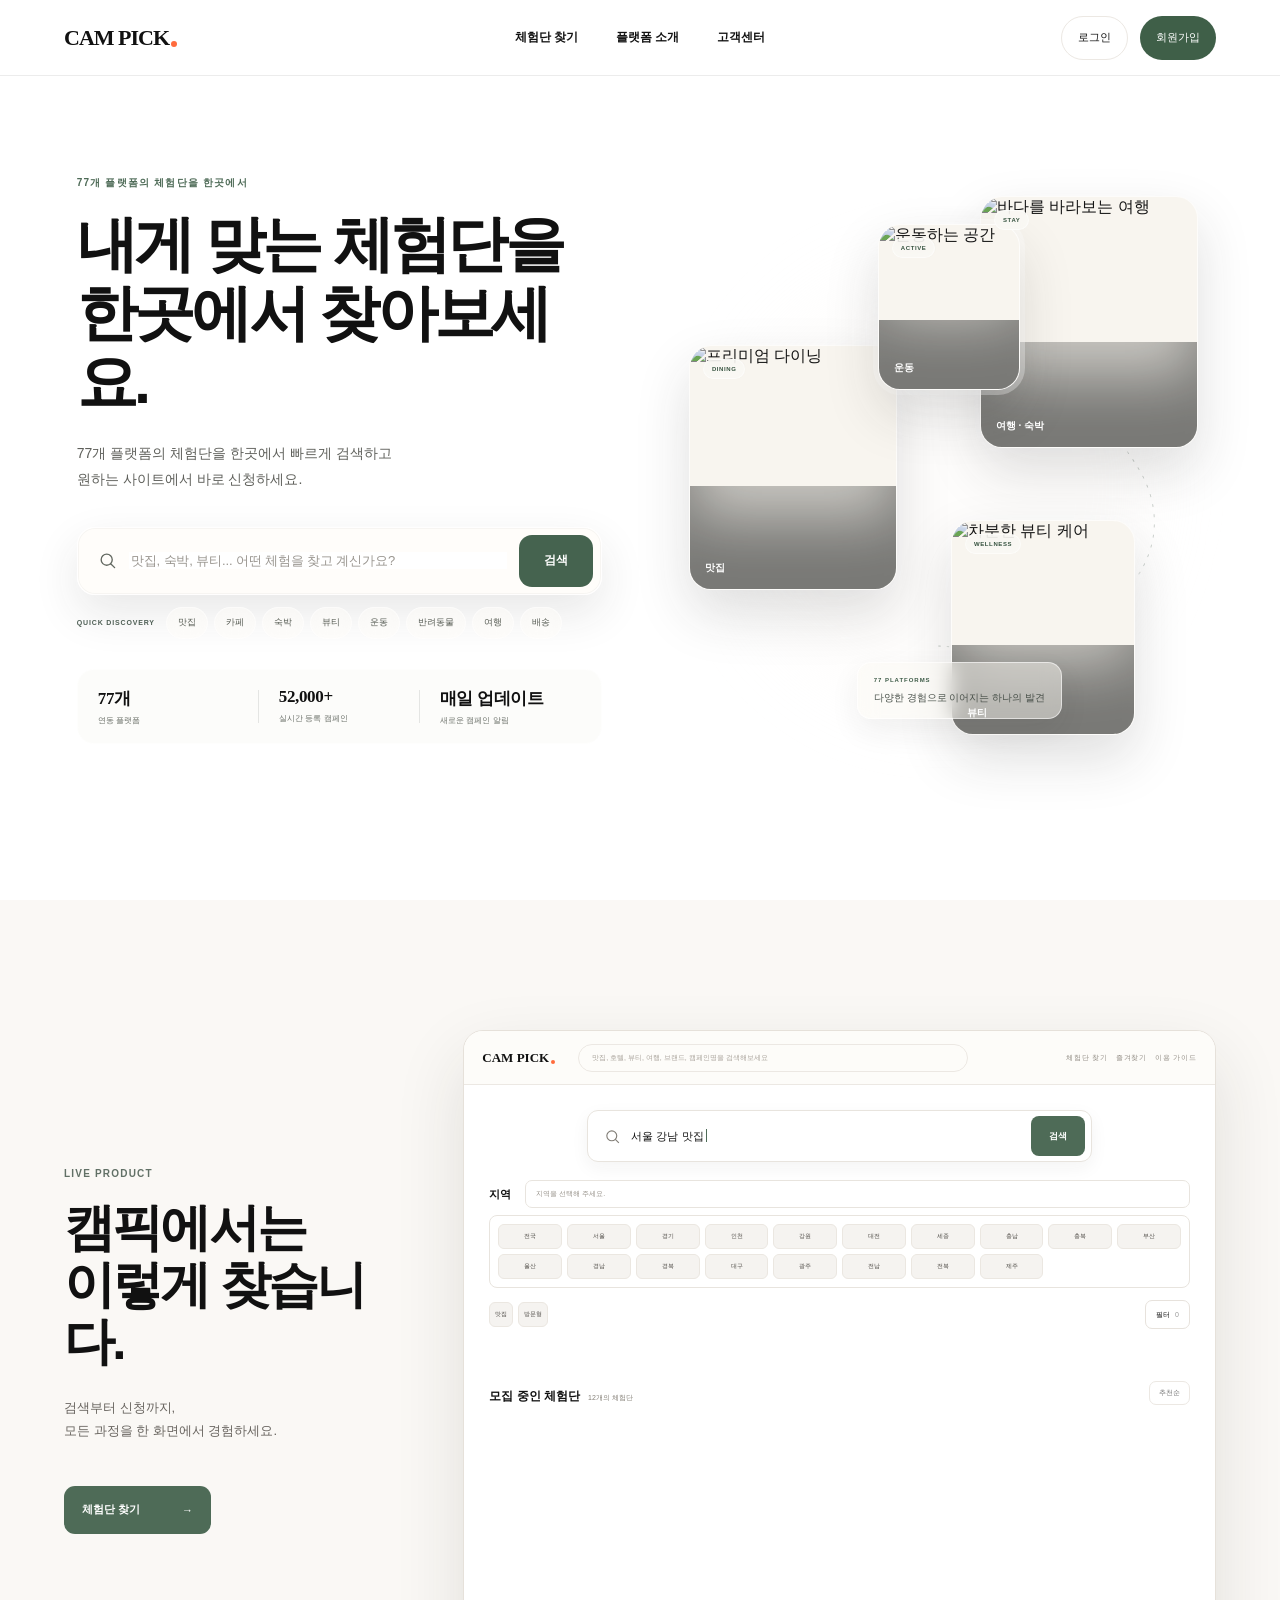
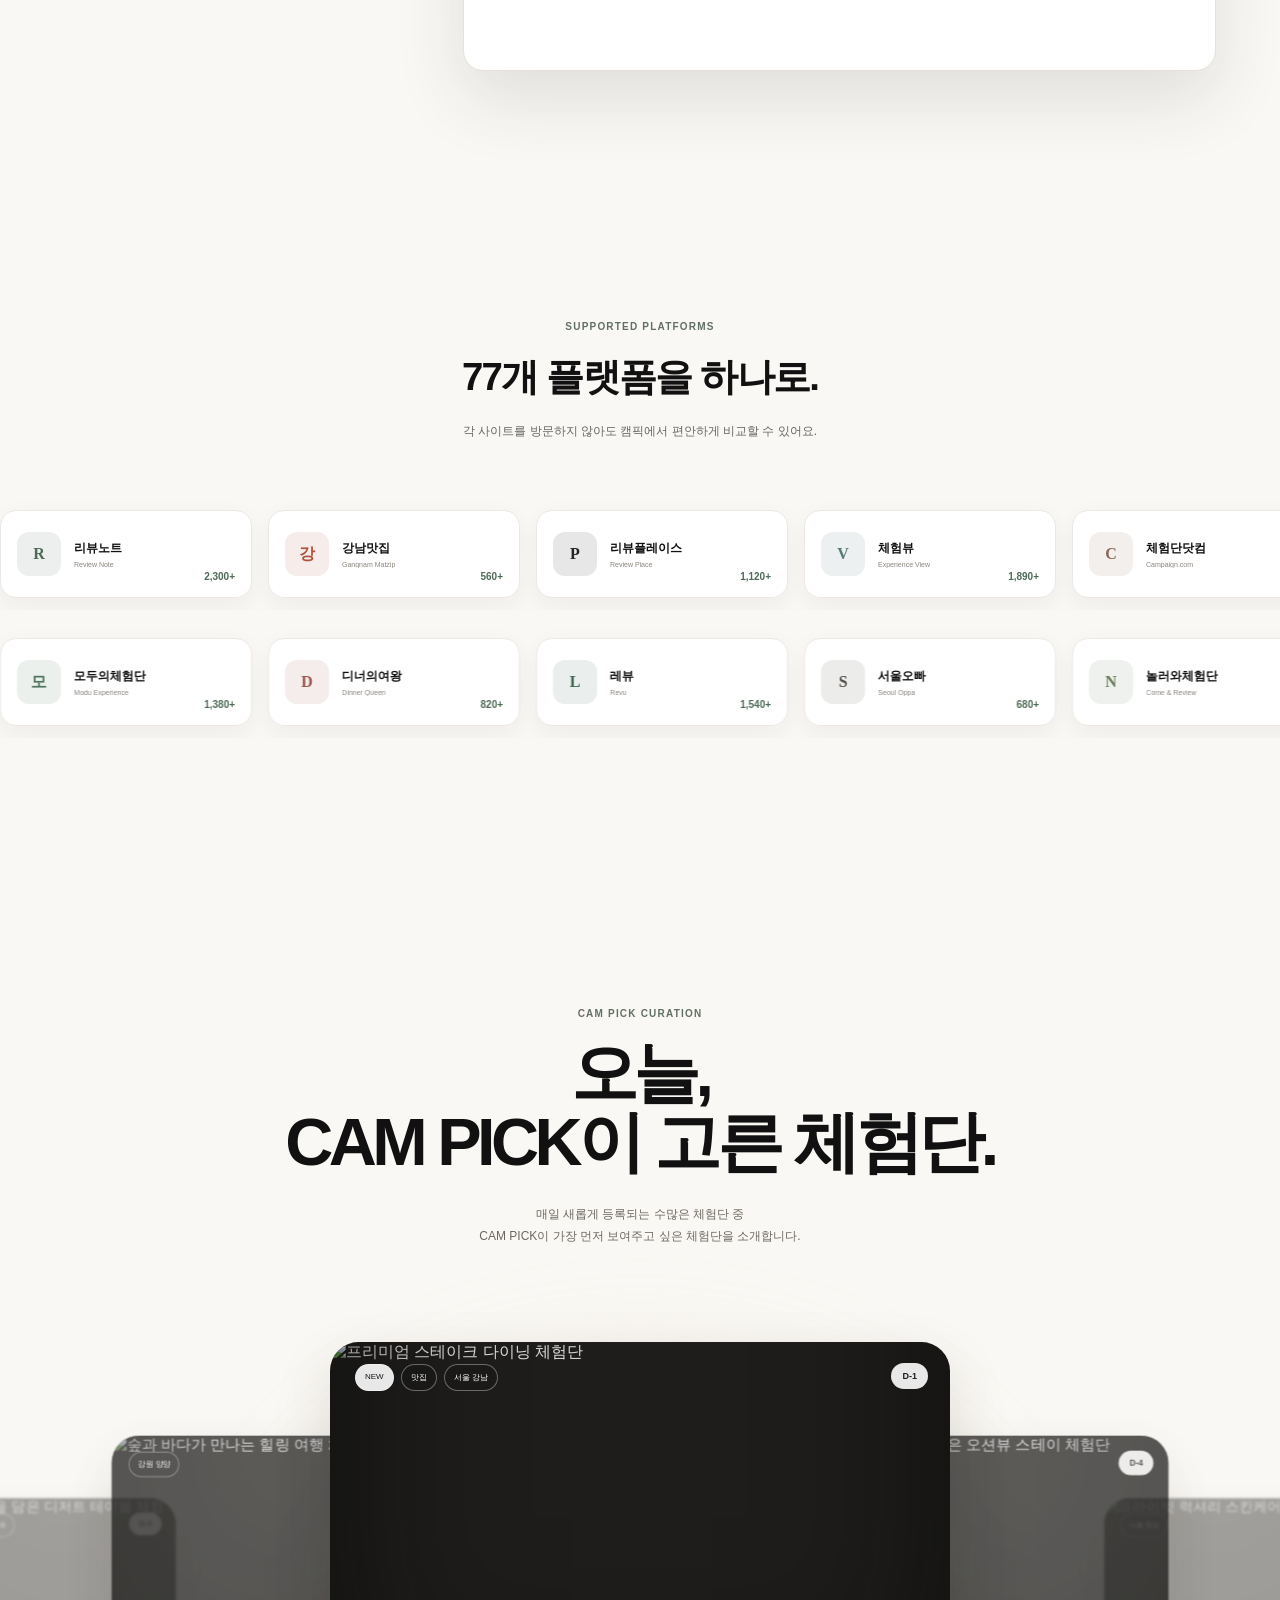
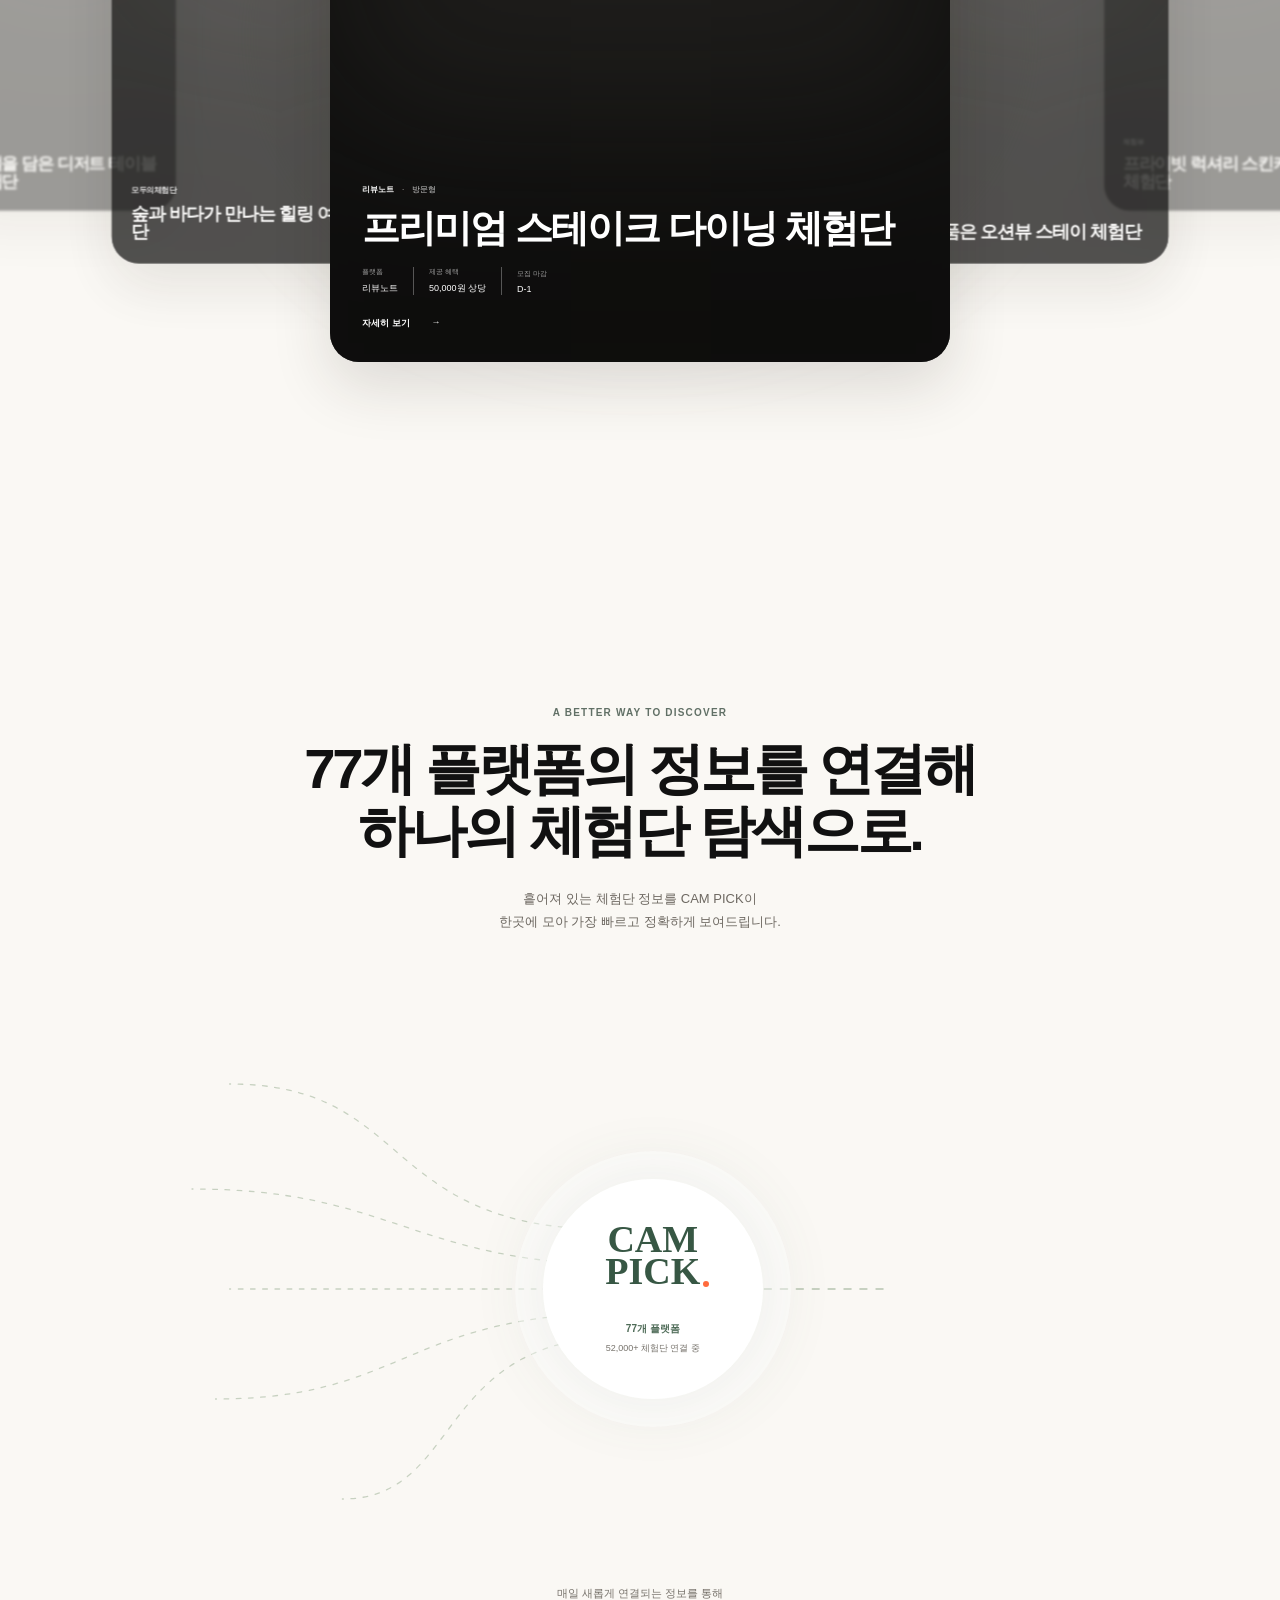
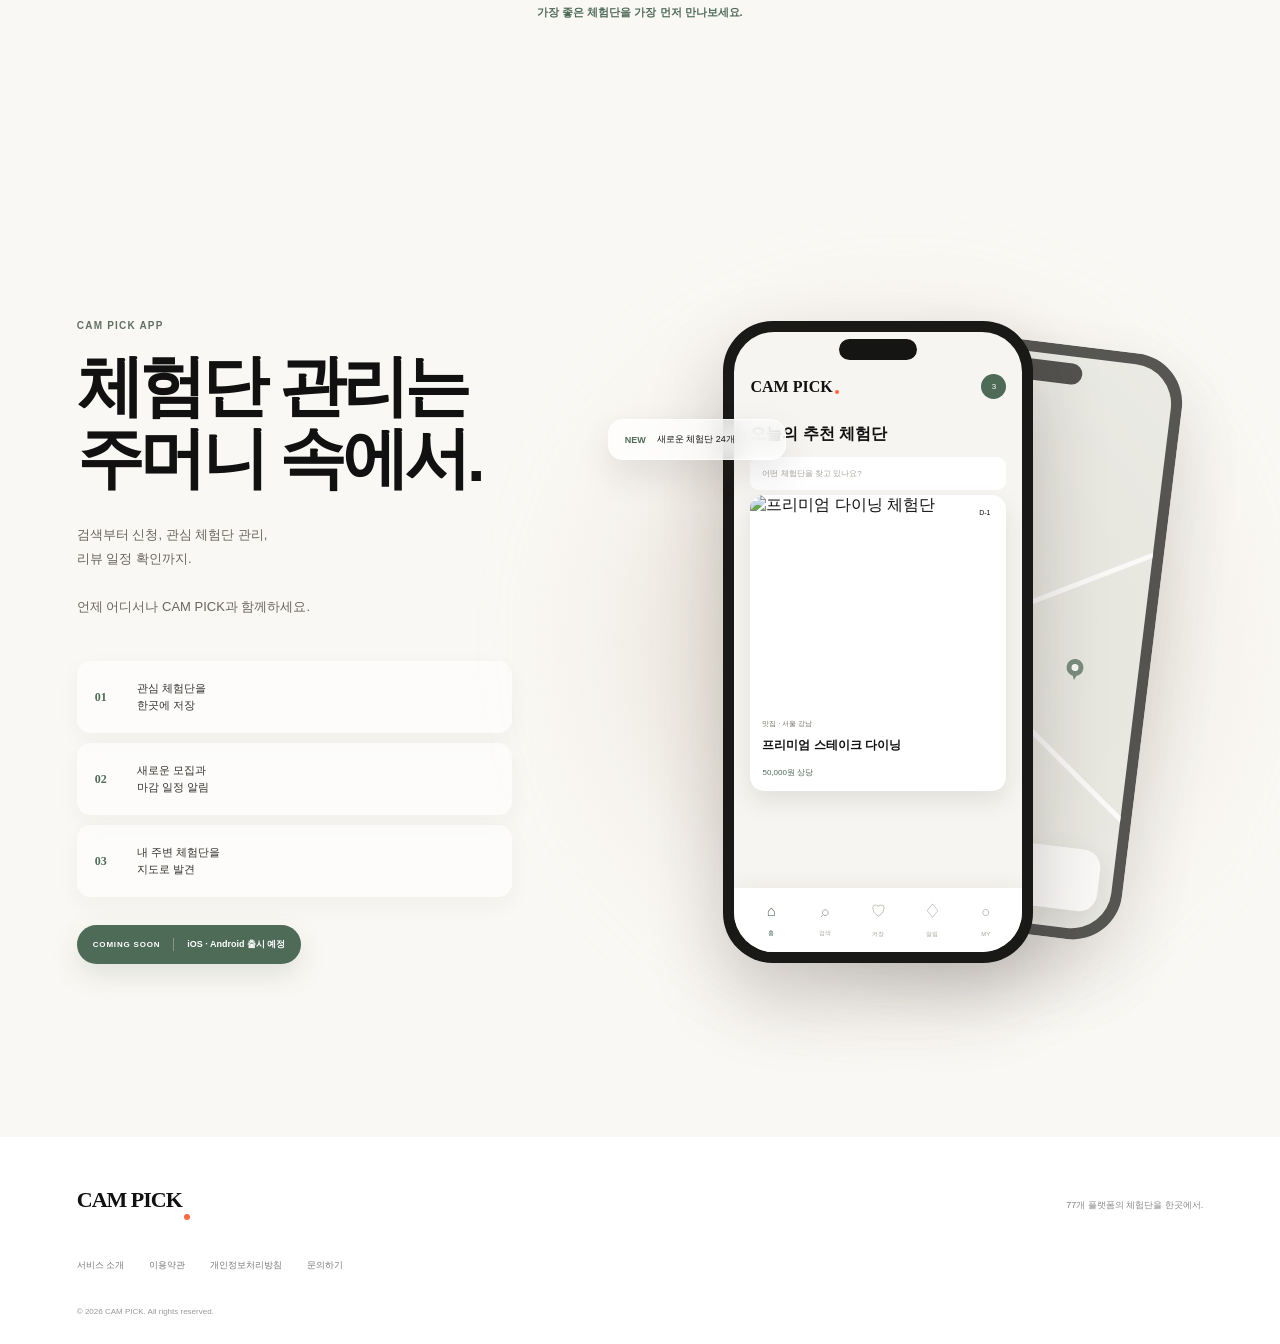
==== commit 8596472f: "feat: CAM PICK 랜딩 페이지 UX UI 리디자인" ====
--- a/frontend/index.html
+++ b/frontend/index.html
@@ -1,111 +1,15 @@
-<!DOCTYPE html>
-<html lang="ko">
-  <head>
-    <meta charset="UTF-8" />
-    <meta name="viewport" content="width=device-width, initial-scale=1.0" />
-    <title>Campick</title>
-    <link rel="stylesheet" href="./src/styles.css" />
-  </head>
-  <body>
-    <header class="site-header">
-      <div class="header-inner">
-        <a class="brand" href="./index.html" aria-label="Campick 홈">
-          <span>Cam `p</span><strong>ick</strong>
-        </a>
+<!doctype html><html lang="ko"><head><meta charset="UTF-8"><meta name="viewport" content="width=device-width,initial-scale=1"><meta name="theme-color" content="#faf8f5"><meta name="description" content="77개 플랫폼의 체험단을 한곳에서 검색하는 캠픽"><title>CAM PICK — 내게 맞는 체험단을 한곳에서</title><link rel="preconnect" href="https://cdn.jsdelivr.net"><link rel="stylesheet" href="https://cdn.jsdelivr.net/gh/orioncactus/pretendard/dist/web/static/pretendard.css"><link rel="stylesheet" href="./src/styles.css?v=20260716-vanta-reset"></head>
+<body><header class="header"><a class="brand" href="#top">CAM PICK<i></i></a><nav><a href="./campaigns.html">체험단 찾기</a><a href="#platforms">플랫폼 소개</a><a href="#compare">고객센터</a></nav><div class="auth"><button>로그인</button><a href="#hero">회원가입</a></div><button class="menu" aria-label="메뉴 열기" aria-expanded="false"><span></span><span></span></button></header>
+<main id="top">
+<section class="hero" id="hero"><div class="hero-copy"><p class="eyebrow">77개 플랫폼의 체험단을 한곳에서</p><h1>내게 맞는 체험단을<br>한곳에서 찾아보세요.</h1><p class="lead">77개 플랫폼의 체험단을 한곳에서 빠르게 검색하고<br>원하는 사이트에서 바로 신청하세요.</p><form class="main-search" id="main-search"><svg viewBox="0 0 24 24" aria-hidden="true"><circle cx="11" cy="11" r="7"/><path d="m16 16 5 5"/></svg><input id="query" placeholder="맛집, 숙박, 뷰티... 어떤 체험을 찾고 계신가요?" aria-label="체험단 검색"><button>검색</button></form><div class="keywords"><button>맛집</button><button>카페</button><button>숙박</button><button>뷰티</button><button>운동</button><button>반려동물</button><button>여행</button><button>배송</button></div><div class="stats"><div><b>77개</b><span>연동 플랫폼</span></div><div><b>52,000+</b><span>실시간 등록 캠페인</span></div><div><b>매일 업데이트</b><span>새로운 캠페인 알림</span></div></div></div><div class="hero-cards" aria-label="추천 캠페인 미리보기"><article class="float-card card-travel"><img src="https://images.unsplash.com/photo-1507525428034-b723cf961d3e?auto=format&fit=crop&w=900&q=86" alt="제주 오션뷰 숙소"><span>리뷰노트 · 숙박</span><h3>제주 오션뷰 감성 숙소 2박</h3><p>제주 서귀포시 <b>D-7</b></p></article><article class="float-card card-food"><img src="https://images.unsplash.com/photo-1544025162-d76694265947?auto=format&fit=crop&w=900&q=86" alt="프리미엄 다이닝"><span>강남맛집 · 방문형</span><h3>프리미엄 한우 다이닝</h3><p>서울 강남구 <b>D-4</b></p></article><article class="float-card card-beauty"><img src="https://images.unsplash.com/photo-1570172619644-dfd03ed5d881?auto=format&fit=crop&w=900&q=86" alt="스킨케어 체험"><span>리뷰플레이스 · 뷰티</span><h3>프라이빗 스킨케어 체험</h3><p>서울 성동구 <b>D-10</b></p></article></div></section>
 
-        <nav class="main-nav" aria-label="주요 메뉴">
-          <a href="#campaign-list-title">체험단</a>
-          <a href="#">체험단 지도</a>
-          <a href="#">누락확인</a>
-          <a href="#">저품질 진단</a>
-          <a href="#">이용 가이드</a>
-          <a href="#">플랫폼 소개</a>
-          <a href="#">자주 묻는 질문</a>
-        </nav>
+<section class="section why"><header><p class="kicker">WHY CAM PICK</p><h2>왜 CAM PICK을 선택할까요?</h2></header><div class="feature-grid"><article><span class="line-icon"><svg viewBox="0 0 24 24"><circle cx="12" cy="12" r="8"/><path d="M4 12h16M12 4c3 3 3 13 0 16M12 4c-3 3-3 13 0 16"/></svg></span><h3>77개 플랫폼을 한 번에 검색</h3><p>여러 사이트를 돌아다닐 필요 없이<br>캠픽에서 한 번에 검색하세요.</p></article><article><span class="line-icon"><svg viewBox="0 0 24 24"><path d="M4 7h7M15 7h5M4 12h3M11 12h9M4 17h10M18 17h2"/><circle cx="13" cy="7" r="2"/><circle cx="9" cy="12" r="2"/><circle cx="16" cy="17" r="2"/></svg></span><h3>원하는 조건으로 빠르게 필터링</h3><p>지역, 카테고리, 플랫폼까지<br>내 조건에 맞게 결과를 좁혀보세요.</p></article><article><span class="line-icon"><svg viewBox="0 0 24 24"><path d="M7 17 17 7M8 7h9v9"/></svg></span><h3>클릭 한 번으로 원본 사이트 신청</h3><p>마음에 드는 체험단을 선택하면<br>해당 사이트로 바로 연결됩니다.</p></article></div></section>
 
-        <div class="header-actions">
-          <button type="button" class="text-button">로그인</button>
-          <button type="button" class="primary-button primary-button--small">회원가입</button>
-        </div>
-      </div>
-    </header>
+<section class="section platforms" id="platforms"><header><p class="kicker">SUPPORTED PLATFORMS</p><h2>77개 플랫폼을 하나로.</h2><p>각 사이트를 방문하지 않아도 캠픽에서 편안하게 비교할 수 있어요.</p></header><div class="platform-list" id="platform-list"></div><button class="show-more" id="platform-more">더보기 <span>＋</span></button></section>
 
-    <main>
-      <section class="hero-section">
-        <div class="page-shell hero-grid">
-          <div class="hero-copy">
-            <h1>내게 맞는 <strong>체험단</strong>을<br />한곳에서 찾아보세요</h1>
-            <p>블로그, 인스타그램, 유튜브 체험단 정보를<br />한눈에 확인하고 간편하게 신청하세요.</p>
-          </div>
-          <div class="hero-glow" aria-hidden="true"></div>
-        </div>
-      </section>
+<section class="section categories"><header><p class="kicker">CATEGORIES</p><h2>어떤 체험을 찾고 계신가요?</h2></header><div class="category-strip"><a href="#hero"><img src="https://images.unsplash.com/photo-1504674900247-0877df9cc836?auto=format&fit=crop&w=500&q=80" alt="맛집"><span>맛집</span></a><a href="#hero"><img src="https://images.unsplash.com/photo-1495474472287-4d71bcdd2085?auto=format&fit=crop&w=500&q=80" alt="카페"><span>카페</span></a><a href="#hero"><img src="https://images.unsplash.com/photo-1566073771259-6a8506099945?auto=format&fit=crop&w=500&q=80" alt="숙박"><span>숙박</span></a><a href="#hero"><img src="https://images.unsplash.com/photo-1598440947619-2c35fc9aa908?auto=format&fit=crop&w=500&q=80" alt="뷰티"><span>뷰티</span></a><a href="#hero"><img src="https://images.unsplash.com/photo-1534438327276-14e5300c3a48?auto=format&fit=crop&w=500&q=80" alt="운동"><span>운동</span></a><a href="#hero"><img src="https://images.unsplash.com/photo-1500530855697-b586d89ba3ee?auto=format&fit=crop&w=500&q=80" alt="여행"><span>여행</span></a><a href="#hero"><img src="https://images.unsplash.com/photo-1492684223066-81342ee5ff30?auto=format&fit=crop&w=500&q=80" alt="문화"><span>문화</span></a><a href="#hero"><img src="https://images.unsplash.com/photo-1552053831-71594a27632d?auto=format&fit=crop&w=500&q=80" alt="반려동물"><span>반려동물</span></a><a href="#hero"><img src="https://images.unsplash.com/photo-1586528116311-ad8dd3c8310d?auto=format&fit=crop&w=500&q=80" alt="배송"><span>배송</span></a><a href="#hero"><img src="https://images.unsplash.com/photo-1455390582262-044cdead277a?auto=format&fit=crop&w=500&q=80" alt="기자단"><span>기자단</span></a></div></section>
 
-      <section class="page-shell search-section" aria-label="체험단 검색">
-        <form class="hero-search">
-          <span class="search-icon" aria-hidden="true">⌕</span>
-          <input
-            type="search"
-            placeholder="지역 · 업종으로 검색 (예: 강남 맛집, 뷰티, 인스타그램)"
-            autocomplete="off"
-          />
-          <button type="button" class="primary-button">검색</button>
-        </form>
-      </section>
+<section class="section compare" id="compare"><header><p class="kicker">A BETTER WAY TO DISCOVER</p><h2>기존 체험단 탐색 방식과<br>무엇이 다를까요?</h2></header><div class="comparison"><article><span>기존 방식</span><ul><li>사이트 하나씩 방문</li><li>여러 화면을 오가며 비교</li><li>플랫폼마다 다른 UI</li><li>원하는 체험을 찾기 어려움</li></ul></article><b>VS</b><article class="campick"><span>CAM PICK</span><ul><li>모든 플랫폼 통합 검색</li><li>하나의 화면에서 비교</li><li>일관된 탐색 경험</li><li>원하는 체험을 빠르게 발견</li></ul></article></div></section>
 
-      <section class="page-shell region-panel" aria-label="지역 선택">
-        <div class="region-row region-row--primary" id="province-list"></div>
-        <div class="region-row region-row--district" id="district-list"></div>
-      </section>
-
-      <section class="page-shell filter-selects" aria-label="상세 필터">
-        <select aria-label="카테고리">
-          <option>전체</option>
-          <option>맛집</option>
-          <option>뷰티</option>
-          <option>여행</option>
-          <option>문화</option>
-          <option>운동</option>
-          <option>포장</option>
-          <option>기타</option>
-        </select>
-        <select aria-label="채널">
-          <option>블로그</option>
-          <option>클립</option>
-          <option>인스타그램</option>
-          <option>릴스</option>
-          <option>유튜브</option>
-          <option>쇼츠</option>
-          <option>스레드</option>
-          <option>틱톡</option>
-        </select>
-        <select aria-label="유형">
-          <option>방문형</option>
-          <option>배송형</option>
-          <option>구매형</option>
-          <option>기자단</option>
-          <option>기타</option>
-        </select>
-        <select aria-label="정렬">
-          <option>최신순</option>
-          <option>마감임박순</option>
-          <option>인기순</option>
-          <option>경쟁률 낮은순</option>
-        </select>
-      </section>
-
-      <section class="page-shell campaign-section">
-        <div class="campaign-toolbar">
-          <div>
-            <h2 id="campaign-list-title">전체 체험단 목록</h2>
-            <p>총 23,615개의 체험단이 있습니다.</p>
-          </div>
-        </div>
-
-        <div id="campaign-list" class="campaign-grid" aria-live="polite"></div>
-      </section>
-    </main>
-
-    <script type="module" src="./src/app.js"></script>
-  </body>
-</html>
+<section class="final-cta"><p>당신에게 맞는 다음 경험</p><h2>오늘,<br>새로운 체험을 찾아보세요.</h2><a href="#hero">체험단 찾기 <span>→</span></a></section></main>
+<footer><a class="brand" href="#top">CAM PICK<i></i></a><p>77개 플랫폼의 체험단을 한곳에서.</p><nav><a href="#">서비스 소개</a><a href="#">이용약관</a><a href="#">개인정보처리방침</a><a href="#">문의하기</a></nav><small>© 2026 CAM PICK. All rights reserved.</small></footer><script src="https://cdnjs.cloudflare.com/ajax/libs/three.js/r121/three.min.js"></script><script src="https://cdn.jsdelivr.net/npm/vanta@latest/dist/vanta.clouds.min.js"></script><script defer src="./src/app.js?v=20260716-vanta-reset"></script></body></html>
--- a/frontend/src/styles.css
+++ b/frontend/src/styles.css
@@ -1,514 +1,56 @@
-:root {
-  --primary: #ff6b35;
-  --primary-hover: #ff824f;
-  --background: #fff9f6;
-  --card: #ffffff;
-  --border: #ececec;
-  --text: #222222;
-  --sub-text: #666666;
-  --shadow-soft: 0 10px 28px rgba(34, 34, 34, 0.06);
-  --shadow-hover: 0 18px 42px rgba(34, 34, 34, 0.12);
-  --radius: 16px;
-  --page-width: 1480px;
-}
-
-* {
-  box-sizing: border-box;
-}
-
-body {
-  margin: 0;
-  background:
-    radial-gradient(circle at 78% 118px, rgba(255, 107, 53, 0.16), transparent 24%),
-    linear-gradient(180deg, #fffaf8 0%, var(--background) 360px, #ffffff 680px);
-  color: var(--text);
-  font-family: Arial, "Noto Sans KR", sans-serif;
-  line-height: 1.5;
-}
-
-button,
-input,
-select {
-  font: inherit;
-}
-
-button,
-select {
-  cursor: pointer;
-}
-
-a {
-  color: inherit;
-  text-decoration: none;
-}
-
-.page-shell,
-.header-inner {
-  width: min(var(--page-width), calc(100% - 52px));
-  margin: 0 auto;
-}
-
-.site-header {
-  position: sticky;
-  top: 0;
-  z-index: 20;
-  background: rgba(255, 255, 255, 0.9);
-  border-bottom: 1px solid var(--border);
-  backdrop-filter: blur(16px);
-}
-
-.header-inner {
-  display: grid;
-  grid-template-columns: 180px 1fr auto;
-  align-items: center;
-  min-height: 66px;
-  gap: 28px;
-}
-
-.brand {
-  display: inline-flex;
-  align-items: baseline;
-  color: #121a2f;
-  font-size: 32px;
-  font-weight: 900;
-  letter-spacing: 0;
-}
-
-.brand strong {
-  color: var(--primary);
-}
-
-.main-nav {
-  display: flex;
-  justify-content: center;
-  gap: 28px;
-  color: #161d2f;
-  font-size: 14px;
-  font-weight: 800;
-  white-space: nowrap;
-}
-
-.header-actions {
-  display: flex;
-  align-items: center;
-  gap: 14px;
-}
-
-.icon-button,
-.text-button,
-.primary-button {
-  border: 0;
-  background: transparent;
-  color: var(--text);
-  font-weight: 800;
-}
-
-.icon-button {
-  width: 36px;
-  height: 36px;
-  font-size: 26px;
-  line-height: 1;
-}
-
-.primary-button {
-  min-height: 44px;
-  padding: 0 24px;
-  border-radius: 8px;
-  background: var(--primary);
-  color: white;
-  box-shadow: 0 10px 18px rgba(255, 107, 53, 0.22);
-  transition: background 180ms ease, transform 180ms ease;
-}
-
-.primary-button:hover {
-  background: var(--primary-hover);
-}
-
-.primary-button--small {
-  min-height: 38px;
-  padding: 0 16px;
-}
-
-.hero-section {
-  position: relative;
-  overflow: hidden;
-}
-
-.hero-grid {
-  display: grid;
-  grid-template-columns: 330px minmax(0, 1fr);
-  align-items: center;
-  gap: 40px;
-  min-height: 190px;
-  padding: 30px 0 16px;
-}
-
-.hero-copy h1 {
-  margin: 0;
-  color: #111a2f;
-  font-size: 32px;
-  line-height: 1.28;
-  letter-spacing: 0;
-}
-
-.hero-copy h1 strong {
-  color: var(--primary);
-}
-
-.hero-copy p {
-  margin: 18px 0 0;
-  color: var(--sub-text);
-  font-size: 15px;
-  line-height: 1.8;
-}
-
-.hero-glow {
-  min-height: 150px;
-  border-radius: 999px;
-  background:
-    radial-gradient(circle at 52% 50%, rgba(255, 107, 53, 0.18), transparent 38%),
-    radial-gradient(circle at 78% 34%, rgba(255, 130, 79, 0.12), transparent 30%);
-  filter: blur(8px);
-}
-
-.search-section {
-  margin-top: -64px;
-  padding-left: 350px;
-}
-
-.hero-search {
-  display: grid;
-  grid-template-columns: 44px 1fr 86px;
-  align-items: center;
-  gap: 12px;
-  width: min(840px, 100%);
-  min-height: 64px;
-  padding: 10px 12px 10px 18px;
-  border: 1px solid var(--border);
-  border-radius: 10px;
-  background: var(--card);
-  box-shadow: var(--shadow-soft);
-}
-
-.search-icon {
-  color: #10182d;
-  font-size: 28px;
-  line-height: 1;
-}
-
-.hero-search input {
-  min-width: 0;
-  height: 42px;
-  border: 0;
-  color: var(--text);
-  font-size: 15px;
-}
-
-.hero-search input:focus {
-  outline: 0;
-}
-
-.hero-search input::placeholder {
-  color: #8a91a0;
-}
-
-.region-panel {
-  margin-top: 82px;
-  padding: 20px 24px;
-  border: 1px solid var(--border);
-  border-radius: var(--radius);
-  background: rgba(255, 255, 255, 0.94);
-  box-shadow: var(--shadow-soft);
-}
-
-.region-row {
-  display: flex;
-  flex-wrap: wrap;
-  gap: 10px 14px;
-}
-
-.region-row--primary {
-  padding-bottom: 16px;
-  border-bottom: 1px solid var(--border);
-}
-
-.region-row--district {
-  padding-top: 12px;
-}
-
-.region-chip,
-.district-chip {
-  min-width: 68px;
-  min-height: 36px;
-  padding: 0 18px;
-  border: 1px solid var(--border);
-  border-radius: 8px;
-  background: #ffffff;
-  color: #202638;
-  font-size: 14px;
-  font-weight: 800;
-  transition: border 180ms ease, background 180ms ease, color 180ms ease;
-}
-
-.region-chip.is-active {
-  border-color: var(--primary);
-  background: var(--primary);
-  color: white;
-}
-
-.district-chip.is-active {
-  border-color: var(--primary);
-  background: #fff4ee;
-  color: var(--primary);
-}
-
-.filter-selects {
-  display: flex;
-  justify-content: flex-end;
-  gap: 14px;
-  margin-top: 20px;
-}
-
-.filter-selects select {
-  width: 160px;
-  height: 44px;
-  padding: 0 38px 0 14px;
-  border: 1px solid #dfe3ea;
-  border-radius: 8px;
-  background: #ffffff;
-  color: #1e2637;
-  font-weight: 800;
-  appearance: auto;
-}
-
-.campaign-section {
-  margin-top: 20px;
-  margin-bottom: 54px;
-}
-
-.campaign-toolbar {
-  display: flex;
-  align-items: flex-end;
-  justify-content: space-between;
-  margin-bottom: 18px;
-}
-
-.campaign-toolbar h2 {
-  margin: 0;
-  color: #111827;
-  font-size: 20px;
-  letter-spacing: 0;
-}
-
-.campaign-toolbar p {
-  margin: 4px 0 0;
-  color: var(--sub-text);
-  font-size: 14px;
-}
-
-.campaign-grid {
-  display: grid;
-  grid-template-columns: repeat(4, minmax(0, 1fr));
-  gap: 24px;
-  align-items: start;
-}
-
-.campaign-card {
-  overflow: hidden;
-  border: 1px solid var(--border);
-  border-radius: 8px;
-  background: var(--card);
-  box-shadow: 0 8px 24px rgba(34, 34, 34, 0.055);
-  transition: transform 180ms ease, box-shadow 180ms ease;
-}
-
-.campaign-card:hover {
-  transform: translateY(-4px);
-  box-shadow: var(--shadow-hover);
-}
-
-.campaign-card__image {
-  position: relative;
-  height: 210px;
-  padding: 14px;
-  background-color: #f5eee8;
-  background-position: center;
-  background-size: cover;
-}
-
-.platform-badge {
-  position: absolute;
-  left: 14px;
-  top: 14px;
-  min-height: 30px;
-  padding: 6px 13px;
-  border-radius: 7px;
-  background: rgba(255, 255, 255, 0.94);
-  color: #111827;
-  font-size: 13px;
-  font-weight: 900;
-  box-shadow: 0 6px 14px rgba(0, 0, 0, 0.08);
-}
-
-.wish-button {
-  position: absolute;
-  right: 14px;
-  top: 14px;
-  display: grid;
-  place-items: center;
-  width: 42px;
-  height: 42px;
-  border: 1px solid rgba(255, 255, 255, 0.6);
-  border-radius: 50%;
-  background: rgba(0, 0, 0, 0.18);
-  color: white;
-  font-size: 31px;
-  line-height: 1;
-  backdrop-filter: blur(4px);
-}
-
-.campaign-card__body {
-  padding: 14px 16px 16px;
-}
-
-.campaign-card h3 {
-  display: flex;
-  align-items: center;
-  gap: 6px;
-  margin: 0;
-  color: #151a2b;
-  font-size: 18px;
-  line-height: 1.36;
-  letter-spacing: 0;
-}
-
-.new-dot {
-  display: inline-grid;
-  place-items: center;
-  width: 16px;
-  height: 16px;
-  flex: 0 0 auto;
-  border-radius: 50%;
-  background: #ff2f4f;
-  color: white;
-  font-size: 10px;
-  font-weight: 900;
-}
-
-.campaign-card__tags {
-  display: flex;
-  flex-wrap: wrap;
-  gap: 8px;
-  margin-top: 10px;
-  color: #737b8c;
-  font-size: 14px;
-}
-
-.campaign-card__meta {
-  display: grid;
-  grid-template-columns: auto 1fr auto;
-  align-items: center;
-  gap: 14px;
-  margin-top: 18px;
-  color: #121827;
-  font-size: 15px;
-  font-weight: 800;
-}
-
-.type-pill {
-  display: inline-flex;
-  align-items: center;
-  min-height: 28px;
-  padding: 0 9px;
-  border: 1px solid #cfe9d8;
-  border-radius: 7px;
-  color: #166534;
-  font-size: 13px;
-  font-weight: 900;
-}
-
-.campaign-card__meta strong {
-  text-align: center;
-}
-
-.campaign-card__meta em {
-  color: #00a339;
-  font-style: normal;
-  font-weight: 900;
-}
-
-@media (max-width: 1280px) {
-  .header-inner {
-    grid-template-columns: 170px 1fr;
-  }
-
-  .header-actions {
-    grid-column: 2;
-    justify-self: end;
-  }
-
-  .main-nav {
-    grid-column: 1 / -1;
-    justify-content: flex-start;
-    overflow-x: auto;
-    padding-bottom: 12px;
-  }
-
-  .search-section {
-    padding-left: 0;
-  }
-
-  .hero-grid {
-    grid-template-columns: 1fr;
-  }
-
-  .hero-glow {
-    display: none;
-  }
-
-  .campaign-grid {
-    grid-template-columns: repeat(3, minmax(0, 1fr));
-  }
-}
-
-@media (max-width: 900px) {
-  .page-shell,
-  .header-inner {
-    width: min(100% - 28px, var(--page-width));
-  }
-
-  .search-section {
-    margin-top: 0;
-  }
-
-  .hero-search {
-    grid-template-columns: 36px 1fr;
-  }
-
-  .hero-search .primary-button {
-    grid-column: 1 / -1;
-  }
-
-  .filter-selects {
-    flex-wrap: wrap;
-    justify-content: flex-start;
-  }
-
-  .campaign-grid {
-    grid-template-columns: repeat(2, minmax(0, 1fr));
-  }
-}
-
-@media (max-width: 620px) {
-  .hero-copy h1 {
-    font-size: 28px;
-  }
-
-  .campaign-grid {
-    grid-template-columns: 1fr;
-  }
-
-  .filter-selects select {
-    width: calc(50% - 7px);
-  }
-}
+:root{--bg:#faf8f5;--paper:#fff;--ink:#111;--muted:#666;--line:#ece8e3;--accent:#ff6b3d;--sage:#3f5f48;--soft:#f2f0eb;--ui:Pretendard,SUIT,-apple-system,BlinkMacSystemFont,"Segoe UI",sans-serif}*{box-sizing:border-box}html{scroll-behavior:smooth}body{margin:0;background:var(--bg);color:var(--ink);font-family:var(--ui);-webkit-font-smoothing:antialiased}a{color:inherit;text-decoration:none}button,input{font:inherit;color:inherit}button{cursor:pointer}button:focus-visible,input:focus-visible,a:focus-visible{outline:3px solid rgba(255,107,61,.28);outline-offset:2px}.header{height:76px;padding:0 max(5vw,32px);display:grid;grid-template-columns:1fr auto 1fr;align-items:center;border-bottom:1px solid var(--line);background:rgba(250,248,245,.96)}.brand{position:relative;width:max-content;font-family:Georgia,"Times New Roman",serif;font-size:22px;font-weight:700;letter-spacing:-1px}.brand i{position:absolute;right:-8px;bottom:4px;width:6px;height:6px;border-radius:50%;background:var(--accent)}.header nav{display:flex;gap:38px;font-size:12px;font-weight:600}.auth{justify-self:end;display:flex;align-items:center;gap:12px}.auth button,.auth a{min-height:44px;padding:0 16px;display:flex;align-items:center;border:0;border-radius:99px;background:transparent;font-size:11px}.auth button{border:1px solid var(--line)}.auth a{background:var(--sage);color:#fff}.menu{display:none}.hero{max-width:1440px;min-height:690px;margin:auto;padding:90px 6vw 70px;display:grid;grid-template-columns:1fr 1fr;align-items:center;gap:6vw}.eyebrow,.kicker{margin:0 0 20px;color:#617066;font-size:10px;font-weight:700;letter-spacing:.12em}.hero h1{margin:0;font-size:clamp(47px,4.5vw,72px);line-height:1.18;letter-spacing:-.06em}.lead{margin:24px 0 0;color:var(--muted);font-size:14px;line-height:1.85}.main-search{width:min(640px,100%);height:64px;margin-top:31px;padding:7px 8px 7px 18px;display:flex;align-items:center;gap:12px;border:1px solid var(--line);border-radius:14px;background:#fff;box-shadow:0 9px 26px rgba(41,34,28,.065)}.main-search svg{width:20px;fill:none;stroke:#85817c;stroke-width:1.7;stroke-linecap:round}.main-search input{flex:1;min-width:0;border:0;outline:0;font-size:13px}.main-search input::placeholder{color:#99958f}.main-search button{height:48px;padding:0 23px;border:0;border-radius:10px;background:var(--sage);color:#fff;font-size:12px;font-weight:700}.keywords{margin-top:14px;display:flex;gap:7px;flex-wrap:wrap}.keywords button{min-height:34px;padding:0 12px;border:1px solid var(--line);border-radius:99px;background:transparent;color:#625f5a;font-size:10px}.keywords button:hover{background:#f0ede8}.stats{margin-top:40px;display:flex;gap:38px}.stats div{display:grid;gap:3px}.stats b{font-size:13px}.stats span{color:#85817b;font-size:9px}.hero-cards{position:relative;height:500px}.hero-cards:before{content:"";position:absolute;width:410px;height:410px;left:50%;top:48%;transform:translate(-50%,-50%);border-radius:50%;background:#efebe3}.float-card{position:absolute;width:235px;padding-bottom:14px;overflow:hidden;border:1px solid var(--line);border-radius:14px;background:#fff;box-shadow:0 18px 42px rgba(37,30,24,.12);transition:transform 180ms ease,box-shadow 180ms ease}.float-card:hover{box-shadow:0 22px 48px rgba(37,30,24,.15)}.float-card img{width:100%;height:130px;display:block;object-fit:cover;filter:saturate(.82)}.float-card>span{display:block;margin:12px 13px 0;color:#647267;font-size:9px}.float-card h3{margin:7px 13px 10px;font-size:14px}.float-card p{margin:0 13px;color:#77736e;font-size:9px}.float-card p b{float:right;padding:4px 7px;border-radius:99px;background:#eef1eb;color:#526454}.card-travel{left:5%;top:5%;transform:rotate(-4deg)}.card-food{right:1%;top:30%;transform:rotate(5deg)}.card-beauty{left:24%;bottom:0;transform:rotate(-2deg)}.section{padding:100px max(6vw,32px)}.section>header{text-align:center}.section h2{margin:0;font-size:clamp(30px,3vw,43px);letter-spacing:-.045em}.section header>p:last-child{color:var(--muted);font-size:12px}.why{background:#fff}.feature-grid{max-width:1120px;margin:55px auto 0;display:grid;grid-template-columns:repeat(3,1fr);gap:35px}.feature-grid article{text-align:center}.line-icon{width:64px;height:64px;margin:auto;display:grid;place-items:center;border-radius:50%;background:#eef1eb;color:#465d4b;font-size:29px;font-weight:300}.feature-grid h3{margin:22px 0 10px;font-size:16px}.feature-grid p{margin:0;color:#77736e;font-size:11px;line-height:1.8}.how{padding-top:85px;padding-bottom:85px}.how ol{max-width:1150px;margin:50px auto 0;padding:0;display:grid;grid-template-columns:repeat(3,1fr);list-style:none}.how li{position:relative;display:grid;grid-template-columns:70px 1fr;gap:17px;align-items:center;padding:20px 30px;border-right:1px solid var(--line)}.how li:last-child{border-right:0}.how li>span{position:absolute;left:117px;top:18px;color:#768078;font-size:8px;font-weight:700;letter-spacing:.1em}.how li>b{width:62px;height:62px;display:grid;place-items:center;border:1px solid #ddd9d3;border-radius:50%;font-size:25px;font-weight:400}.how h3{margin:14px 0 6px;font-size:15px}.how li p{margin:0;color:#77736e;font-size:10px}.preview{display:grid;grid-template-columns:.35fr .65fr;align-items:center;gap:6vw;background:#fff}.preview-copy{text-align:left!important}.preview-copy h2{line-height:1.25}.preview-copy>p:not(.kicker){margin:22px 0;color:var(--muted);font-size:12px;line-height:1.8}.preview-copy a{display:inline-flex;gap:35px;padding:14px 18px;border-radius:10px;background:var(--sage);color:#fff;font-size:11px}.browser{overflow:hidden;border:1px solid #dfdcd7;border-radius:16px;background:#fff;box-shadow:0 18px 45px rgba(35,29,23,.09)}.browser-top{height:58px;padding:0 19px;display:flex;align-items:center;gap:30px;border-bottom:1px solid var(--line)}.browser-top b{position:relative;font-family:Georgia,serif;font-size:14px}.browser-top b i{position:absolute;width:4px;height:4px;border-radius:50%;background:var(--accent)}.browser-top>span{flex:1;padding:9px 14px;border:1px solid var(--line);border-radius:99px;color:#aaa5a0;font-size:8px}.browser-top small{font-size:8px}.browser-body{padding:20px}.preview-regions,.preview-filters{display:flex;align-items:center;gap:8px;font-size:8px}.preview-regions b{margin-right:10px}.preview-regions span,.preview-filters span{padding:7px 12px;border-radius:99px;background:#f4f2ef}.preview-regions .on{background:#e8eee8;color:#3f6047}.preview-filters{margin:12px 0}.preview-filters button{margin-left:auto;padding:7px 12px;border:1px solid var(--line);border-radius:8px;background:#fff;font-size:8px}.preview-cards{display:grid;grid-template-columns:repeat(4,1fr);gap:10px}.preview-cards article{overflow:hidden;border:1px solid var(--line);border-radius:9px;background:#fff}.preview-cards article>div{position:relative}.preview-cards img{width:100%;aspect-ratio:4/3;display:block;object-fit:cover;filter:saturate(.8)}.preview-cards article>div span{position:absolute;left:6px;top:6px;padding:4px 6px;border-radius:99px;background:#fff;color:#536756;font-size:6px}.preview-cards article p{margin:7px 8px 3px;color:#777;font-size:6px}.preview-cards h3{margin:0 8px;font-size:9px}.preview-cards small{display:block;margin:7px 8px 9px;color:#888;font-size:6px}.preview-cards small b{float:right;color:#63745f}.platforms{padding-top:85px;padding-bottom:85px}.platform-list{max-width:1160px;margin:45px auto 25px;display:flex;justify-content:center;gap:11px;flex-wrap:wrap}.platform-list button{min-height:44px;padding:0 18px;border:1px solid var(--line);border-radius:99px;background:#fff;color:#514e49;font-size:11px}.show-more{margin:auto;display:flex;gap:12px;align-items:center;min-height:44px;padding:0 18px;border:0;background:transparent;color:#69655f;font-size:11px}.categories{background:#fff}.category-strip{max-width:1200px;margin:48px auto 0;display:grid;grid-template-columns:repeat(10,1fr);gap:15px}.category-strip a{text-align:center}.category-strip img{width:100%;aspect-ratio:1;display:block;border-radius:13px;object-fit:cover;filter:saturate(.76);transition:.18s}.category-strip a:hover img{transform:translateY(-3px);filter:saturate(.9)}.category-strip span{display:block;margin-top:10px;font-size:10px;font-weight:600}.compare{padding-top:90px}.comparison{max-width:1000px;margin:50px auto 0;display:grid;grid-template-columns:1fr 70px 1fr;align-items:center}.comparison article{padding:37px 40px;border:1px solid var(--line);border-radius:14px;background:#fff}.comparison article>span{font-size:13px;font-weight:700}.comparison ul{margin:24px 0 0;padding:0;list-style:none}.comparison li{position:relative;margin:13px 0;padding-left:20px;color:#716d67;font-size:11px}.comparison li:before{content:"";position:absolute;left:0;top:5px;width:7px;height:7px;border:1px solid #aaa49d;border-radius:50%}.comparison>b{width:45px;height:45px;margin:auto;display:grid;place-items:center;border-radius:50%;background:#71836f;color:#fff;font-size:10px}.comparison .campick{background:#f0f3ed}.comparison .campick>span{color:#34513b}.comparison .campick li:before{border-color:#4c7255;background:#4c7255}.final-cta{padding:115px 20px;text-align:center;background:#f0f3ed}.final-cta p{color:#627064;font-size:10px;letter-spacing:.12em}.final-cta h2{margin:18px 0 35px;font-size:clamp(40px,4.7vw,65px);line-height:1.25;letter-spacing:-.055em}.final-cta a{display:inline-flex;gap:40px;padding:15px 21px;border-radius:10px;background:var(--sage);color:#fff;font-size:11px}footer{padding:50px 6vw 28px;display:grid;grid-template-columns:1fr auto;gap:35px;background:#fff}footer p{margin:12px 0;color:#888;font-size:9px}footer nav{display:flex;gap:25px;color:#777;font-size:9px}footer small{grid-column:1/-1;color:#999;font-size:8px}
+@media(max-width:980px){.header{grid-template-columns:1fr auto}.header nav,.auth{display:none}.menu{display:flex;width:44px;height:44px;padding:0;border:0;background:none;flex-direction:column;align-items:center;justify-content:center;gap:6px}.menu span{width:22px;height:1px;background:#111}.menu.open span:first-child{transform:translateY(3.5px) rotate(45deg)}.menu.open span:last-child{transform:translateY(-3.5px) rotate(-45deg)}.header nav.open{position:absolute;z-index:20;left:0;right:0;top:76px;padding:18px 5vw;display:flex;flex-direction:column;gap:0;background:var(--bg);border-bottom:1px solid var(--line)}.header nav.open a{min-height:48px;display:flex;align-items:center}.hero{grid-template-columns:1fr;min-height:0}.hero-copy{max-width:760px}.hero-cards{width:min(650px,100%);margin:auto}.feature-grid{gap:20px}.preview{grid-template-columns:1fr}.preview-copy{max-width:520px}.category-strip{grid-template-columns:repeat(5,1fr)}}
+@media(max-width:650px){.header{height:66px;padding:0 20px}.header nav.open{top:66px}.hero{padding:70px 20px 55px}.hero h1{font-size:43px}.lead{font-size:12px}.lead br{display:none}.main-search{height:58px;padding-left:14px}.main-search button{height:44px;padding:0 17px}.stats{gap:20px;justify-content:space-between}.stats b{font-size:11px}.stats span{font-size:8px}.hero-cards{height:390px}.hero-cards:before{width:310px;height:310px}.float-card{width:180px}.float-card img{height:96px}.float-card h3{font-size:11px}.card-travel{left:0}.card-food{right:0}.card-beauty{left:23%}.section{padding:75px 20px}.feature-grid{grid-template-columns:1fr;gap:45px}.how ol{grid-template-columns:1fr;gap:0}.how li{min-height:110px;border-right:0;border-bottom:1px solid var(--line)}.preview{gap:45px}.browser-top small{display:none}.browser-top>span{margin-left:auto}.browser-body{padding:12px}.preview-regions span:nth-of-type(n+5){display:none}.preview-cards{grid-template-columns:repeat(2,1fr)}.preview-cards article:nth-child(n+3){display:none}.category-strip{margin-right:-20px;padding-right:20px;display:flex;overflow-x:auto;scrollbar-width:none}.category-strip a{flex:0 0 84px}.comparison{grid-template-columns:1fr;gap:12px}.comparison>b{position:relative;z-index:2;margin:-25px auto}.comparison article{padding:28px 25px}.final-cta{padding:90px 20px}footer{grid-template-columns:1fr;padding:42px 20px 25px}footer nav{flex-wrap:wrap;gap:15px 22px}}
+.line-icon svg,.how li>b svg{width:27px;height:27px;fill:none;stroke:currentColor;stroke-width:1.45;stroke-linecap:round;stroke-linejoin:round}.how li>b svg{width:25px;height:25px}
+.hero{position:relative;isolation:isolate;max-width:none;min-height:720px;overflow:hidden;background:#dedfd7}.hero:after{content:"";position:absolute;z-index:-1;left:0;right:0;bottom:-1px;height:170px;background:linear-gradient(to bottom,rgba(250,248,245,0),#faf8f5 92%);pointer-events:none}.vanta-clouds{position:absolute;z-index:-3;inset:0;background:linear-gradient(145deg,#d8dad2 0%,#eee9df 55%,#faf8f5 100%)}.vanta-clouds:after{content:"";position:absolute;inset:0;background:linear-gradient(90deg,rgba(250,248,245,.74) 0%,rgba(250,248,245,.36) 45%,rgba(250,248,245,.08) 76%),linear-gradient(180deg,rgba(250,248,245,.12),rgba(250,248,245,.3));pointer-events:none}.vanta-clouds canvas{opacity:.56!important;filter:saturate(.45) sepia(.06)}.hero-copy{position:relative;z-index:2}.hero .eyebrow{color:#4e6b57}.hero h1{font-size:clamp(50px,4.8vw,76px);line-height:1.12}.hero .lead{color:#5f605b}.hero .main-search{box-shadow:0 12px 32px rgba(48,53,46,.08);transition:border-color .2s,box-shadow .25s}.hero .main-search:hover,.hero .main-search:focus-within{border-color:rgba(78,107,87,.35);box-shadow:0 14px 38px rgba(78,107,87,.13)}.hero .main-search button{background:#4e6b57}.hero .keywords button{background:rgba(250,248,245,.5);border-color:rgba(50,52,48,.12)}.hero .keywords button:hover{background:#f8f6f1}.hero .stats{padding-top:24px;border-top:1px solid rgba(50,52,48,.12)}.discovery-visual{position:relative;z-index:1;height:510px}.discovery-visual:before{content:"";position:absolute;inset:12% 8% 7%;border-radius:50%;background:rgba(250,248,245,.18);filter:blur(20px)}.discovery-orbit{position:absolute;inset:7% 2% 2%}.discovery-orbit svg{width:100%;height:100%;overflow:visible}.discovery-orbit path{fill:none;stroke:rgba(78,107,87,.32);stroke-width:1.25;stroke-dasharray:3 7;stroke-linecap:round}.experience-node{position:absolute;padding:7px 7px 10px;border:1px solid rgba(236,232,227,.9);border-radius:15px;background:rgba(255,255,255,.88);box-shadow:0 14px 38px rgba(54,55,49,.1);backdrop-filter:blur(5px);animation:node-breathe 8s ease-in-out infinite}.experience-node img{width:100%;height:100%;display:block;border-radius:10px;object-fit:cover;filter:saturate(.7) contrast(.95)}.experience-node span{position:absolute;left:13px;bottom:33px;padding:4px 7px;border-radius:99px;background:rgba(255,255,255,.88);color:#4e6b57;font-size:7px;font-weight:700;letter-spacing:.08em}.experience-node b{display:block;margin:8px 5px 0;font-size:10px;font-weight:600}.node-dining{left:3%;top:28%;width:195px;height:164px}.node-stay{right:2%;top:4%;width:220px;height:185px;animation-delay:-2s}.node-wellness{right:12%;bottom:3%;width:178px;height:150px;animation-delay:-4s}.node-active{left:34%;top:10%;width:138px;height:127px;animation-delay:-6s}.visual-caption{position:absolute;left:8%;bottom:3%;margin:0;color:#4f534c;font-family:Georgia,"Times New Roman",serif;font-size:15px;line-height:1.45}.visual-caption span{display:block;margin-bottom:5px;color:#4e6b57;font-family:var(--ui);font-size:7px;font-weight:700;letter-spacing:.14em}@keyframes node-breathe{0%,100%{transform:translateY(0)}50%{transform:translateY(-3px)}}
+@media(max-width:980px){.hero{min-height:1080px;padding-top:105px}.discovery-visual{width:min(650px,100%);height:470px;margin:10px auto 0}}
+@media(max-width:650px){.hero{min-height:940px;padding-top:76px}.hero:after{height:110px}.hero h1{font-size:42px}.hero .stats{margin-top:28px}.discovery-visual{height:330px;margin-top:15px}.node-dining{left:0;top:28%;width:145px;height:128px}.node-stay{right:0;width:155px;height:136px}.node-wellness{right:8%;width:130px;height:116px}.node-active{left:35%;width:100px;height:96px}.experience-node span{bottom:27px;font-size:6px}.experience-node b{margin-top:6px;font-size:8px}.visual-caption{left:2%;bottom:0;font-size:12px}}
+@media(prefers-reduced-motion:reduce){.experience-node{animation:none}.vanta-clouds{background:linear-gradient(145deg,#d8dad2,#eee9df 55%,#faf8f5)}}
+#campick-hero>canvas{position:absolute!important;z-index:-3!important;inset:0;width:100%!important;height:100%!important;opacity:.9;filter:saturate(.72)}#campick-hero>.vanta-clouds{z-index:-4}#campick-hero.cloud-fallback{background:linear-gradient(145deg,#bfd7d3 0%,#eee9df 58%,#faf8f5 100%)}
+#campick-hero{position:relative;width:100%;max-width:none;min-height:100vh;overflow:hidden;isolation:isolate;background:#fff}#campick-hero:after{display:none}#campick-hero>canvas{position:absolute!important;z-index:0!important;inset:0;width:100%!important;height:100%!important;opacity:1!important;filter:none!important}.hero-overlay{display:none;position:absolute;z-index:1;inset:0;pointer-events:none;background:rgba(255,255,255,.12)}#campick-hero>.header{position:absolute;z-index:2;top:0;left:0;right:0;width:100%;background:transparent;border-bottom-color:rgba(17,17,17,.08)}#campick-hero>.hero-copy,#campick-hero>.discovery-visual{position:relative;z-index:2}#campick-hero>.hero-copy{align-self:center}.why{position:relative;z-index:3;background:#faf8f5}
+#campick-hero>canvas.vanta-canvas{opacity:1!important;filter:none!important;backdrop-filter:none!important}#campick-hero .hero-overlay{display:none!important;opacity:0!important;background:none!important;backdrop-filter:none!important}#campick-hero{background:#fff}
+#campick-hero{background:#faf8f5!important}#campick-hero>canvas,.vanta-canvas,.vanta-clouds,.hero-overlay{display:none!important}
+#campick-hero{background:#fff!important}#campick-hero>canvas.vanta-canvas{position:absolute!important;z-index:0!important;inset:0;display:block!important;width:100%!important;height:100%!important;opacity:1!important;filter:none!important;backdrop-filter:none!important}.hero-overlay,.vanta-clouds{display:none!important}
+.product-showcase{position:relative;z-index:3;padding:130px max(5vw,42px);display:grid;grid-template-columns:minmax(260px,.3fr) minmax(650px,.7fr);gap:6vw;align-items:center;background:#faf8f5}.showcase-copy h2{margin:0;font-size:clamp(42px,4vw,64px);line-height:1.12;letter-spacing:-.055em}.showcase-copy>p:not(.kicker){margin:25px 0;color:#68645f;font-size:13px;line-height:1.8}.showcase-copy>a{margin-top:18px;min-height:48px;padding:0 18px;display:inline-flex;align-items:center;gap:42px;border-radius:11px;background:#4e6b57;color:#fff;font-size:11px;font-weight:700}.live-browser{overflow:hidden;border:1px solid #e6e1da;border-radius:20px;background:#fff;box-shadow:0 28px 70px rgba(44,39,33,.12);transition:opacity .45s,transform .45s}.live-browser.resetting{opacity:.35;transform:translateY(4px)}.live-browser-bar{height:54px;padding:0 18px;display:flex;align-items:center;gap:7px;border-bottom:1px solid #ece8e3;background:#fdfcf9}.live-browser-bar i{width:7px;height:7px;border-radius:50%;background:#d8d3cc}.live-browser-bar b{margin-left:12px;font-family:Georgia,serif;font-size:13px}.live-browser-bar small{margin-left:auto;color:#918c84;font-size:7px;letter-spacing:.12em}.live-ui{position:relative;padding:25px}.demo-search{height:52px;padding:6px 6px 6px 16px;display:flex;align-items:center;gap:10px;border:1px solid #e8e4de;border-radius:11px;background:#fff;box-shadow:0 6px 18px rgba(48,42,36,.05)}.demo-search svg{width:17px;fill:none;stroke:#827e77;stroke-width:1.6}.demo-query{flex:1;min-width:0;font-size:11px}.demo-query:after{content:"";display:inline-block;width:1px;height:13px;margin-left:2px;vertical-align:-2px;background:#4e6b57;animation:demo-caret .9s steps(1) infinite}.demo-search button{height:40px;padding:0 18px;border:0;border-radius:8px;background:#4e6b57;color:#fff;font-size:9px;font-weight:700;transition:transform .2s,filter .2s}.demo-search button.pressed{transform:scale(.96);filter:brightness(.88)}.demo-row{margin-top:13px;display:flex;align-items:center;gap:7px}.demo-row b,.demo-platforms>b{width:61px;color:#77736d;font-size:8px}.demo-row button{min-height:29px;padding:0 12px;border:1px solid #ece8e3;border-radius:99px;background:#f7f5f1;color:#68645e;font-size:8px;transition:background .35s,color .35s,border-color .35s}.demo-row button.active{border-color:#4e6b57;background:#4e6b57;color:#fff}.demo-platforms{height:31px;margin-top:12px;display:flex;align-items:center;gap:7px;opacity:0;transform:translateY(5px);transition:.5s ease}.demo-platforms.visible{opacity:1;transform:none}.demo-platforms span{padding:6px 10px;border-radius:99px;background:#edf1ec;color:#4e6b57;font-size:7px;font-weight:600}.demo-results-heading{margin:22px 0 12px;display:flex;align-items:end;justify-content:space-between}.demo-results-heading div{display:grid;gap:4px}.demo-results-heading b{font-size:13px}.demo-results-heading span{color:#858078;font-size:7px}.demo-results-heading small{padding:6px 9px;border:1px solid #ece8e3;border-radius:7px;color:#777;font-size:7px}.demo-cards{display:grid;grid-template-columns:repeat(3,1fr);gap:12px}.demo-cards article{position:relative;padding-bottom:12px;overflow:hidden;border:1px solid #ece8e3;border-radius:11px;background:#fff;opacity:0;transform:translateY(14px);box-shadow:0 5px 16px rgba(44,39,33,.04);transition:opacity .55s ease,transform .55s cubic-bezier(.22,.65,.28,1),box-shadow .3s}.demo-cards article.visible{opacity:1;transform:none}.demo-cards article.spotlight{transform:translateY(-6px);box-shadow:0 15px 30px rgba(44,39,33,.13)}.demo-cards article>div{position:relative}.demo-cards img{width:100%;aspect-ratio:4/3;display:block;object-fit:cover;filter:saturate(.78)}.demo-cards article>div span,.demo-cards article>div em{position:absolute;top:7px;padding:4px 6px;border-radius:99px;background:rgba(255,255,255,.92);font-size:6px;font-style:normal}.demo-cards article>div span{left:7px;color:#4e6b57}.demo-cards article>div em{right:7px;color:#333}.demo-cards h3{margin:10px 10px 5px;font-size:10px}.demo-cards p{margin:0 10px;color:#817c75;font-size:7px}.demo-cards article>button{margin:10px 10px 0;padding:0;border:0;background:transparent;color:#4e6b57;font-size:7px;font-weight:700}.demo-cards article.clicked>button{color:#fff;background:#4e6b57;border-radius:5px;padding:5px 7px}.demo-cursor{position:absolute;z-index:8;right:48%;bottom:35%;width:18px;height:18px;opacity:0;transform:translate(70px,-55px);transition:opacity .4s,transform 1.05s cubic-bezier(.22,.65,.28,1)}.demo-cursor.visible{opacity:1}.demo-cursor.at-button{transform:translate(0,0)}.demo-cursor.clicking{transform:translate(0,0) scale(.86)}.demo-cursor svg{width:100%;fill:#fff;stroke:#1d1d1b;stroke-width:1.4;filter:drop-shadow(0 2px 2px rgba(0,0,0,.18))}@keyframes demo-caret{50%{opacity:0}}
+@media(max-width:1000px){.product-showcase{grid-template-columns:1fr;padding-top:100px}.showcase-copy{max-width:580px}.live-browser{width:100%}}
+@media(max-width:650px){.product-showcase{padding:80px 20px;gap:45px}.showcase-copy h2{font-size:43px}.live-browser{border-radius:14px}.live-ui{padding:14px}.demo-row{overflow:hidden}.demo-row button{flex:none}.demo-platforms b{display:none}.demo-results-heading{margin-top:18px}.demo-cards{grid-template-columns:repeat(2,1fr)}.demo-cards article:nth-child(3){display:none}.demo-cursor{right:38%;bottom:30%}}
+.live-browser-bar>b{position:relative;margin:0;font-family:Georgia,serif;font-size:13px;white-space:nowrap}.live-browser-bar>b i{position:absolute;right:-6px;bottom:2px;width:4px;height:4px;border-radius:50%;background:#ff6b3d}.browser-search-mini{flex:1;max-width:390px;margin-left:22px;padding:8px 13px;border:1px solid #ece8e3;border-radius:99px;color:#aaa49c;font-size:7px}.live-ui>.demo-search{width:72%;margin:0 auto 18px}.demo-region-head{display:flex;align-items:center;gap:14px}.demo-region-head b{font-size:11px}.demo-region-head span{flex:1;padding:8px 10px;border:1px solid #e8e4de;border-radius:7px;color:#98938b;font-size:7px}.demo-provinces{margin-top:7px;padding:8px;display:grid;grid-template-columns:repeat(10,1fr);gap:5px;border:1px solid #e8e4de;border-radius:8px}.demo-provinces button,.demo-districts button,.category-demo button{height:25px;padding:0 5px;border:1px solid #ebe7e1;border-radius:6px;background:#f5f3f0;color:#4f4c47;font-size:6px;transition:background .35s,color .35s,border-color .35s}.demo-provinces button.active,.demo-districts button.active,.category-demo button.active{border-color:#ff6b3d;background:#ff6b3d;color:#fff}.demo-districts{max-height:0;margin-top:0;padding:0 8px;display:flex;gap:5px;overflow:hidden;opacity:0;transition:max-height .45s,margin .45s,padding .45s,opacity .35s}.demo-districts:has(button.active){max-height:42px;margin-top:7px;padding:7px 8px;opacity:1;border:1px solid #e8e4de;border-radius:8px}.demo-districts button{min-width:58px}.demo-filter-line{margin-top:12px;display:flex;align-items:center;justify-content:space-between}.category-demo{display:flex;gap:5px}.demo-filter-button{height:29px;padding:0 10px;border:1px solid #e7e2dc;border-radius:7px;background:#fff;font-size:7px}.demo-filter-button span{margin-left:3px;color:#999}.demo-platforms{margin-top:7px}.demo-results-heading{margin-top:14px}.demo-results-heading div{display:flex;align-items:baseline;gap:8px}.demo-results-heading b{font-size:12px}.demo-cards{grid-template-columns:repeat(4,1fr);gap:10px}.demo-cards h3{min-height:24px;line-height:1.3}.demo-cards article>small{display:block;margin:6px 10px 0;padding-bottom:7px;border-bottom:1px solid #eeeae4;color:#6f6a63;font-size:6px}.demo-cards article>button{margin-top:7px}.demo-cursor{right:55%;bottom:22%}
+@media(max-width:900px){.browser-search-mini,.live-browser-bar small{display:none}.live-ui>.demo-search{width:100%}.demo-provinces{grid-template-columns:repeat(6,1fr)}.demo-provinces button:nth-child(n+13){display:none}.demo-cards{grid-template-columns:repeat(3,1fr)}.demo-cards article:nth-child(4){display:none}}
+@media(max-width:650px){.demo-provinces{grid-template-columns:repeat(4,1fr)}.demo-provinces button:nth-child(n+9){display:none}.demo-districts button:nth-child(n+4){display:none}.demo-cards{grid-template-columns:repeat(2,1fr)}.demo-cards article:nth-child(3),.demo-cards article:nth-child(4){display:none}.demo-results-heading span{display:none}}
+.platforms{overflow:hidden;padding:120px 0 130px}.platforms>header{padding:0 24px}.platforms>header>p:last-child{margin-top:18px;line-height:1.75}.platform-marquee{margin-top:56px;display:grid;gap:16px}.marquee-row{width:100%;overflow:hidden;padding:12px 0}.marquee-track{width:max-content;display:flex;gap:16px;will-change:transform}.marquee-left .marquee-track{animation:platform-left 76s linear infinite}.marquee-right .marquee-track{animation:platform-right 82s linear infinite}.platform-marquee:hover .marquee-track{animation-play-state:paused}.platform-card{position:relative;width:252px;min-height:88px;padding:15px 16px;display:grid;grid-template-columns:44px 1fr auto;align-items:center;gap:13px;border:1px solid #ece8e3;border-radius:16px;background:#fff;color:#111;text-align:left;box-shadow:0 8px 24px rgba(45,39,33,.055);transition:transform .3s cubic-bezier(.22,.65,.28,1),box-shadow .3s,border-color .3s}.platform-card:hover{z-index:2;transform:translateY(-6px) scale(1.03);border-color:#ddd7cf;box-shadow:0 17px 34px rgba(45,39,33,.13)}.platform-card:active{transform:translateY(-3px) scale(.985)}.platform-mark{width:44px;height:44px;display:grid;place-items:center;border-radius:12px;background:color-mix(in srgb,var(--mark) 11%,white);color:var(--mark);font-family:Georgia,serif;font-size:16px;font-weight:700}.platform-copy{min-width:0;display:grid;gap:4px}.platform-copy b{font-size:12px}.platform-copy small{overflow:hidden;color:#8a857e;font-size:7px;white-space:nowrap;text-overflow:ellipsis}.platform-card>strong{align-self:end;color:#4e6b57;font-size:10px}.update-badge{position:absolute;right:12px;top:9px;padding:4px 7px;border-radius:99px;background:#4e6b57;color:#fff;font-size:6px;font-style:normal;font-weight:700;letter-spacing:.03em;opacity:0;transform:translateY(-4px);transition:opacity .3s,transform .3s}.update-badge.visible{opacity:1;transform:none}.platform-card.fresh{border-color:rgba(78,107,87,.38);box-shadow:0 0 0 4px rgba(78,107,87,.06),0 14px 32px rgba(45,65,51,.12)}.platform-card.fresh>strong{animation:count-pulse .6s ease}@keyframes platform-left{to{transform:translateX(calc(-100% / 3))}}@keyframes platform-right{from{transform:translateX(calc(-100% / 3))}to{transform:translateX(0)}}@keyframes count-pulse{50%{color:#ff6b3d;transform:translateY(-2px)}}
+@media(max-width:650px){.platforms{padding:85px 0 95px}.platform-marquee{margin-top:38px;gap:10px}.platform-card{width:220px;min-height:78px;padding:12px 13px;grid-template-columns:38px 1fr auto}.platform-mark{width:38px;height:38px}.marquee-left .marquee-track{animation-duration:62s}.marquee-right .marquee-track{animation-duration:68s}}
+@media(prefers-reduced-motion:reduce){.marquee-track{animation-play-state:paused!important}.platform-card,.update-badge{transition:none}}
+.curation-section{padding:130px max(4vw,24px) 145px;background:#faf8f4;text-align:center}.curation-heading h2{margin:0;font-size:clamp(42px,4.3vw,68px);line-height:1.08;letter-spacing:-.06em}.curation-heading>p:last-child{margin:23px 0 0;color:#6e6962;font-size:12px;line-height:1.8}.curation-stage{--slide-direction:1;position:relative;width:min(1180px,84vw);min-height:610px;margin:65px auto 0;overflow:hidden;border-radius:24px;background:#201f1c;color:#fff;text-align:left;box-shadow:0 32px 80px rgba(45,38,31,.16),inset 0 0 100px rgba(0,0,0,.12);cursor:pointer;transition:box-shadow .45s}.curation-stage:hover{box-shadow:0 38px 92px rgba(45,38,31,.21),inset 0 0 110px rgba(0,0,0,.16)}.curation-media{position:absolute;inset:0;transition:opacity .72s ease,transform .72s cubic-bezier(.22,.65,.28,1),filter .72s}.curation-media img{width:100%;height:100%;display:block;object-fit:cover;filter:saturate(.78) contrast(.98);transition:transform 2s cubic-bezier(.22,.65,.28,1)}.curation-stage:hover .curation-media img{transform:scale(1.03)}.curation-shade{position:absolute;inset:0;background:rgba(13,13,11,.27);box-shadow:inset 0 -280px 180px rgba(8,8,7,.6),inset 240px 0 180px rgba(8,8,7,.2)}.curation-content{position:absolute;z-index:2;left:clamp(28px,5vw,72px);bottom:70px;max-width:720px;transition:opacity .55s ease,transform .65s cubic-bezier(.22,.65,.28,1),filter .55s}.curation-tags{display:flex;align-items:center;gap:8px}.curation-tags span{padding:7px 10px;border:1px solid rgba(255,255,255,.36);border-radius:99px;background:rgba(20,20,18,.24);font-size:8px;font-weight:700;backdrop-filter:blur(8px)}.curation-content h3{margin:20px 0 12px;font-size:clamp(38px,4.3vw,68px);line-height:1.05;letter-spacing:-.055em}.curation-note{margin:0;color:rgba(255,255,255,.83);font-size:13px}.curation-meta{margin-top:25px;display:flex;align-items:center;gap:0;color:rgba(255,255,255,.82);font-size:9px}.curation-meta span{padding:0 15px;border-right:1px solid rgba(255,255,255,.3)}.curation-meta span:first-child{padding-left:0;color:#fff;font-weight:700}.curation-meta span:last-child{border-right:0}.curation-rating{color:#f5d9a0!important;letter-spacing:.04em}.curation-deadline{position:absolute;z-index:2;right:32px;top:30px;padding:10px 13px;border-radius:99px;background:rgba(255,255,255,.91);color:#191918;font-size:10px}.curation-controls{position:absolute;z-index:3;right:30px;bottom:26px;display:flex;align-items:center;gap:12px}.curation-controls>button{width:39px;height:39px;display:grid;place-items:center;border:1px solid rgba(255,255,255,.32);border-radius:50%;background:rgba(19,19,17,.25);color:#fff;font-size:14px;backdrop-filter:blur(8px);transition:background .2s,transform .2s}.curation-controls>button:hover{background:rgba(255,255,255,.2)}.curation-controls>button:active{transform:scale(.94)}.curation-dots{display:flex;gap:6px}.curation-dots button{width:5px;height:5px;padding:0;border:0;border-radius:99px;background:rgba(255,255,255,.44);transition:width .35s,background .35s}.curation-dots button.active{width:20px;background:#fff}.curation-stage.changing .curation-media{opacity:0;transform:translateX(calc(var(--slide-direction) * 26px));filter:blur(3px)}.curation-stage.changing .curation-content{opacity:0;transform:translateX(calc(var(--slide-direction) * 22px));filter:blur(2px)}
+@media(max-width:800px){.curation-section{padding:95px 20px 105px}.curation-stage{width:100%;min-height:570px;margin-top:45px}.curation-content{left:25px;right:25px;bottom:90px}.curation-content h3{font-size:42px}.curation-meta{flex-wrap:wrap;gap:8px 0}.curation-controls{left:25px;right:auto}.curation-deadline{right:20px;top:20px}}
+@media(max-width:520px){.curation-stage{min-height:560px;border-radius:18px}.curation-heading h2{font-size:42px}.curation-content h3{font-size:35px}.curation-note{font-size:11px;line-height:1.6}.curation-meta span{padding:0 9px;font-size:8px}.curation-meta span:nth-child(3){border-right:0}.curation-platform{display:none}}
+@media(prefers-reduced-motion:reduce){.curation-media,.curation-content,.curation-media img{transition:none!important}}
+.curation-section{padding-top:145px}.curation-heading{opacity:0;transform:translateY(22px);transition:opacity .95s cubic-bezier(.22,.65,.28,1),transform .95s cubic-bezier(.22,.65,.28,1)}.curation-stage{width:min(1280px,92vw);min-height:640px;margin-top:72px;opacity:0;transform:translateY(30px) scale(.985);filter:blur(5px);transition:opacity 1.1s cubic-bezier(.22,.65,.28,1),transform 1.1s cubic-bezier(.22,.65,.28,1),filter 1.1s cubic-bezier(.22,.65,.28,1),box-shadow .45s}.curation-section.entered .curation-heading,.curation-section.entered .curation-stage{opacity:1;transform:none;filter:none}.curation-section.entered .curation-stage{transition-delay:.14s}.curation-stage:hover{transform:translateY(-6px);box-shadow:0 42px 100px rgba(45,38,31,.23),inset 0 0 110px rgba(0,0,0,.16)}.curation-media,.curation-content{transform:none}.curation-stage.changing .curation-media{opacity:0;transform:none;filter:blur(5px)}.curation-stage.changing .curation-content{opacity:0;transform:translateY(16px);filter:blur(2px)}.curation-media img.ken-burns{animation:curation-zoom 6s cubic-bezier(.22,.65,.28,1) both}.curation-stage:hover .curation-media img{animation-play-state:paused}.curation-content{bottom:64px}.curation-content h3{font-size:clamp(45px,4.8vw,76px)}.curation-meta{margin-top:23px}.curation-meta span:last-child{border-right:0}.curation-deadline{right:28px;top:27px}.curation-controls{right:28px;bottom:24px}@keyframes curation-zoom{from{transform:scale(1.05)}to{transform:scale(1)}}
+@media(max-width:800px){.curation-section{padding-top:105px}.curation-stage{width:100%;min-height:580px;margin-top:50px}.curation-content h3{font-size:44px}}
+@media(max-width:520px){.curation-stage{min-height:550px}.curation-content h3{font-size:36px}.curation-meta span{font-size:8px}}
+@media(prefers-reduced-motion:reduce){.curation-heading,.curation-stage{opacity:1;transform:none;filter:none}.curation-media img.ken-burns{animation:none}}
+.discovery-curation{padding:145px max(5vw,52px);display:grid;grid-template-columns:minmax(280px,.3fr) minmax(680px,.7fr);gap:6vw;align-items:center;background:#faf8f4;text-align:left}.discovery-curation-copy .kicker{margin-bottom:24px}.discovery-curation-copy h2{margin:0;font-size:clamp(48px,4.6vw,76px);line-height:1.08;letter-spacing:-.065em}.discovery-curation-copy>p:not(.kicker){margin:27px 0 0;color:#6a665f;font-size:13px;line-height:1.85}.discovery-curation-copy>a{margin-top:31px;min-height:50px;padding:0 19px;display:inline-flex;align-items:center;gap:42px;border-radius:11px;background:#4e6b57;color:#fff;font-size:11px;font-weight:700;transition:background .2s,transform .2s}.discovery-curation-copy>a:hover{background:#405c49}.discovery-curation-copy>a:active{transform:scale(.98)}.today-categories{margin-top:45px}.today-categories small{display:block;margin-bottom:16px;color:#7a756d;font-size:9px;font-weight:600}.today-categories>div{display:grid;gap:11px}.today-categories button{width:max-content;padding:0;display:flex;align-items:center;gap:9px;border:0;background:none;color:#aaa59d;font-size:11px;transition:color .3s}.today-categories button i{width:6px;height:6px;border:1px solid #aaa59d;border-radius:50%;transition:background .3s,border-color .3s,transform .3s}.today-categories button.active{color:#191918;font-weight:700}.today-categories button.active i{border-color:#4e6b57;background:#4e6b57;transform:scale(1.12)}.campaign-stack{position:relative;height:650px}.stack-spotlight{position:absolute;left:8%;top:16%;width:66%;height:68%;border-radius:50%;background:rgba(220,211,199,.45);filter:blur(55px)}.stack-card{position:absolute;overflow:hidden;border-radius:32px;background:#262522;color:#fff;box-shadow:0 28px 65px rgba(44,37,30,.15);cursor:pointer;transition:opacity .9s cubic-bezier(.22,.65,.28,1),transform .9s cubic-bezier(.22,.65,.28,1),filter .9s cubic-bezier(.22,.65,.28,1),box-shadow .4s}.stack-card>img{position:absolute;inset:0;width:100%;height:100%;object-fit:cover;filter:saturate(.78);transition:transform 1.2s cubic-bezier(.22,.65,.28,1)}.stack-card:hover>img{transform:scale(1.03)}.stack-dim{position:absolute;inset:0;background:rgba(12,12,10,.17);box-shadow:inset 0 -250px 170px rgba(9,9,8,.67)}.stack-card.is-main{z-index:4;left:0;top:28px;width:78%;height:590px;opacity:1;transform:translateX(0) scale(1);filter:none}.stack-card.is-main:hover{transform:translateY(-6px);box-shadow:0 38px 82px rgba(44,37,30,.22)}.stack-card.is-back-one{z-index:3;right:5%;top:82px;width:42%;height:490px;opacity:.78;transform:translateX(0) scale(.94);filter:blur(.8px)}.stack-card.is-back-two{z-index:2;right:-4%;top:130px;width:34%;height:400px;opacity:.45;transform:translateX(0) scale(.88);filter:blur(1.5px)}.stack-card.is-out{z-index:5;left:0;top:28px;width:78%;height:590px;opacity:0;transform:translateX(-54px) scale(.94);filter:blur(3px)}.stack-badges{position:absolute;z-index:2;left:26px;top:25px;display:flex;gap:7px}.stack-badges span,.stack-deadline{padding:7px 10px;border:1px solid rgba(255,255,255,.35);border-radius:99px;background:rgba(25,25,22,.25);color:#fff;font-size:8px;backdrop-filter:blur(9px)}.stack-badges span:first-child{background:rgba(255,255,255,.9);color:#1c1c1a}.stack-deadline{position:absolute;z-index:2;right:24px;top:24px;margin:0;background:rgba(255,255,255,.9);color:#1c1c1a}.stack-content{position:absolute;z-index:2;left:34px;right:34px;bottom:34px}.stack-content>small{font-size:8px;font-weight:700;opacity:.75}.stack-content h3{max-width:650px;margin:12px 0;font-size:clamp(31px,3.2vw,52px);line-height:1.08;letter-spacing:-.05em}.stack-content p{margin:0;color:rgba(255,255,255,.8);font-size:10px}.stack-content a{margin-top:21px;display:inline-flex;gap:24px;color:#fff;font-size:9px;font-weight:700}.stack-card:not(.is-main) .stack-badges span:not(:last-child),.stack-card:not(.is-main) .stack-content>small,.stack-card:not(.is-main) .stack-content p,.stack-card:not(.is-main) .stack-content a{display:none}.stack-card:not(.is-main) .stack-content{left:22px;right:20px;bottom:24px}.stack-card:not(.is-main) .stack-content h3{margin:0;font-size:20px}.stack-card:not(.is-main) .stack-badges{left:20px;top:19px}.stack-card:not(.is-main) .stack-deadline{right:17px;top:17px}.discovery-curation:not(.stack-entered) .stack-card.is-main{opacity:0;transform:translateY(25px) scale(.97);filter:blur(5px)}.discovery-curation:not(.stack-entered) .stack-card.is-back-one,.discovery-curation:not(.stack-entered) .stack-card.is-back-two{opacity:0;transform:translateX(35px) scale(.9)}.discovery-curation.stack-entered .stack-card.is-back-one{transition-delay:.3s}.discovery-curation.stack-entered .stack-card.is-back-two{transition-delay:.42s}
+@media(max-width:1050px){.discovery-curation{grid-template-columns:1fr;gap:70px}.discovery-curation-copy{max-width:650px}.today-categories>div{display:flex;gap:20px}.campaign-stack{height:620px}.stack-card.is-main,.stack-card.is-out{width:78%;height:560px}.stack-card.is-back-one{width:40%;height:450px}.stack-card.is-back-two{height:365px}}
+@media(max-width:650px){.discovery-curation{padding:95px 20px 105px;gap:52px}.discovery-curation-copy h2{font-size:46px}.discovery-curation-copy>p:not(.kicker){font-size:12px}.today-categories{margin-top:34px;overflow-x:auto}.today-categories>div{width:max-content}.campaign-stack{height:500px}.stack-card{border-radius:23px}.stack-card.is-main,.stack-card.is-out{top:12px;width:88%;height:455px}.stack-card.is-back-one{right:0;top:52px;width:42%;height:370px}.stack-card.is-back-two{display:none}.stack-content{left:23px;right:23px;bottom:25px}.stack-content h3{font-size:32px}.stack-badges{left:19px;top:18px}.stack-deadline{right:17px;top:17px}.stack-card:not(.is-main) .stack-content h3{font-size:16px}}
+@media(prefers-reduced-motion:reduce){.stack-card{transition:none}.discovery-curation:not(.stack-entered) .stack-card{opacity:1!important;filter:none!important}}
+.orbit-curation{padding:140px 0 150px;overflow:hidden;background:#faf8f4;text-align:center}.orbit-heading{padding:0 24px;opacity:0;transform:translateY(22px);transition:opacity .95s cubic-bezier(.22,.65,.28,1),transform .95s cubic-bezier(.22,.65,.28,1)}.orbit-heading h2{margin:0;font-size:clamp(50px,5.2vw,82px);line-height:1.04;letter-spacing:-.068em}.orbit-heading>p:last-child{margin:25px 0 0;color:#6c6760;font-size:12px;line-height:1.85}.campaign-orbit{position:relative;width:min(1420px,100vw);height:700px;margin:75px auto 0}.orbit-light{position:absolute;left:50%;top:45%;width:650px;height:470px;transform:translate(-50%,-50%);border-radius:50%;background:rgba(221,212,199,.45);filter:blur(65px)}.orbit-card{position:absolute;overflow:hidden;border-radius:29px;background:#22211f;color:#fff;text-align:left;cursor:pointer;box-shadow:0 24px 60px rgba(44,37,30,.14);transition:left 1.05s cubic-bezier(.22,.65,.28,1),right 1.05s cubic-bezier(.22,.65,.28,1),top 1.05s cubic-bezier(.22,.65,.28,1),width 1.05s cubic-bezier(.22,.65,.28,1),height 1.05s cubic-bezier(.22,.65,.28,1),transform 1.05s cubic-bezier(.22,.65,.28,1),opacity .9s,filter .9s,box-shadow .4s}.orbit-card>img{position:absolute;inset:0;width:100%;height:100%;object-fit:cover;filter:saturate(.78);transition:transform 1.4s cubic-bezier(.22,.65,.28,1)}.orbit-card:hover>img{transform:scale(1.03)}.orbit-dim{position:absolute;inset:0;background:rgba(10,10,8,.15);box-shadow:inset 0 -240px 170px rgba(8,8,7,.68)}.orbit-card>strong{position:absolute;z-index:2;right:22px;top:21px;padding:8px 11px;border-radius:99px;background:rgba(255,255,255,.9);color:#1b1b19;font-size:9px}.orbit-badges{position:absolute;z-index:2;left:25px;top:22px;display:flex;gap:7px}.orbit-badges span{padding:7px 9px;border:1px solid rgba(255,255,255,.35);border-radius:99px;background:rgba(24,24,21,.24);font-size:8px;backdrop-filter:blur(8px)}.orbit-badges span:first-child{background:rgba(255,255,255,.9);color:#191917}.orbit-content{position:absolute;z-index:2;left:32px;right:32px;bottom:32px}.orbit-content small{display:flex;gap:8px;color:rgba(255,255,255,.77);font-size:8px}.orbit-content small i,.orbit-content small em{font-style:normal}.orbit-content small i:after{content:"·";margin-left:8px}.orbit-content h3{margin:12px 0 10px;font-size:clamp(30px,3vw,48px);line-height:1.08;letter-spacing:-.05em}.orbit-content p{margin:0;color:rgba(255,255,255,.83);font-size:10px}.orbit-content a{margin-top:20px;display:inline-flex;gap:22px;color:#fff;font-size:9px;font-weight:700}.orbit-content a b{transition:transform .25s}.orbit-content a:hover b{transform:translateX(4px)}.orbit-center{z-index:5;left:50%;top:20px;width:620px;height:620px;transform:translateX(-50%) scale(1);opacity:1;filter:none}.orbit-center:hover{transform:translateX(-50%) translateY(-6px);box-shadow:0 38px 82px rgba(44,37,30,.22)}.orbit-left-near,.orbit-right-near{z-index:4;top:100px;width:320px;height:455px;opacity:.72;filter:blur(.7px)}.orbit-left-near{left:8%;transform:scale(.94)}.orbit-right-near{right:8%;transform:scale(.94)}.orbit-left-far,.orbit-right-far{z-index:3;top:155px;width:255px;height:355px;opacity:.4;filter:blur(1.5px)}.orbit-left-far{left:-5%;transform:scale(.88)}.orbit-right-far{right:-5%;transform:scale(.88)}.orbit-card:not(.orbit-center) .orbit-content{left:21px;right:18px;bottom:22px}.orbit-card:not(.orbit-center) .orbit-content h3{margin:8px 0 0;font-size:19px}.orbit-card:not(.orbit-center) .orbit-content p,.orbit-card:not(.orbit-center) .orbit-content a,.orbit-card:not(.orbit-center) .orbit-content small i{display:none}.orbit-card:not(.orbit-center) .orbit-content small i:after{display:none}.orbit-card:not(.orbit-center) .orbit-badges{left:18px;top:17px}.orbit-card:not(.orbit-center) .orbit-badges span:first-child{display:none}.orbit-card:not(.orbit-center)>strong{right:16px;top:16px}.orbit-card:not(.orbit-center):hover{opacity:.9;filter:blur(.2px);transform:translateY(-4px) scale(.95)}.orbit-curation:not(.orbit-entered) .orbit-heading{opacity:0}.orbit-curation.orbit-entered .orbit-heading{opacity:1;transform:none}.orbit-curation:not(.orbit-entered) .orbit-center{opacity:0;transform:translateX(-50%) translateY(26px) scale(.97);filter:blur(5px)}.orbit-curation:not(.orbit-entered) .orbit-card:not(.orbit-center){opacity:0;transform:translateY(20px) scale(.9)}.orbit-curation.orbit-entered .orbit-card:not(.orbit-center){transition-delay:.25s}
+@media(max-width:1100px){.campaign-orbit{height:650px}.orbit-center{width:560px;height:570px}.orbit-left-near{left:1%}.orbit-right-near{right:1%}.orbit-left-far,.orbit-right-far{display:none}}
+@media(max-width:700px){.orbit-curation{padding:100px 0 105px}.orbit-heading h2{font-size:46px}.campaign-orbit{height:540px;margin-top:52px}.orbit-center{width:82vw;height:480px}.orbit-left-near,.orbit-right-near{top:75px;width:42vw;height:350px;opacity:.4}.orbit-left-near{left:-26%}.orbit-right-near{right:-26%}.orbit-content{left:23px;right:23px;bottom:25px}.orbit-content h3{font-size:34px}.orbit-badges{left:18px;top:17px}.orbit-card>strong{right:16px;top:16px}}
+@media(prefers-reduced-motion:reduce){.orbit-card,.orbit-heading{transition:none}.orbit-curation:not(.orbit-entered) .orbit-card,.orbit-curation:not(.orbit-entered) .orbit-heading{opacity:1;filter:none}}
+.orbit-content small{align-items:center}.orbit-content small em{font-weight:700;color:#fff}.orbit-content small i:before{content:"·";margin-right:8px}.orbit-content small i:after{display:none}.orbit-details{margin-top:19px;display:flex;align-items:center;gap:0}.orbit-details span{padding:0 15px;border-right:1px solid rgba(255,255,255,.3);color:#fff;font-size:9px}.orbit-details span:first-child{padding-left:0}.orbit-details span:last-child{border-right:0}.orbit-details b{display:block;margin-bottom:5px;color:rgba(255,255,255,.58);font-size:7px;font-weight:500}.orbit-content a{margin-top:22px}.orbit-card:not(.orbit-center) .orbit-details,.orbit-card:not(.orbit-center) .orbit-content a,.orbit-card:not(.orbit-center) .orbit-content small i{display:none}.orbit-card:not(.orbit-center) .orbit-content small{display:block}.orbit-card:not(.orbit-center) .orbit-content small em{font-size:8px}.orbit-card:not(.orbit-center) .orbit-content h3{margin-top:9px}.orbit-curation.orbit-transitioning .orbit-center{opacity:.12;transform:translateX(-50%) scale(.985);filter:blur(5px)}.orbit-curation.orbit-transitioning .orbit-left-near,.orbit-curation.orbit-transitioning .orbit-right-near{opacity:.38;filter:blur(2px)}.orbit-curation.orbit-transitioning .orbit-left-far,.orbit-curation.orbit-transitioning .orbit-right-far{opacity:.18}.orbit-curation:not(.orbit-transitioning) .orbit-card{transition-delay:0s}.orbit-center .orbit-content h3{max-width:540px}
+@media(max-width:700px){.orbit-details{flex-wrap:wrap;gap:12px 0}.orbit-details span{padding:0 10px;font-size:8px}.orbit-details span:nth-child(2){border-right:0}.orbit-details span:last-child{display:none}.orbit-center .orbit-content h3{font-size:31px}}
+.connection-section{padding:135px max(4vw,24px) 125px;overflow:hidden;background:#faf8f4;text-align:center}.connection-heading h2{margin:0;font-size:clamp(43px,4.4vw,68px);line-height:1.1;letter-spacing:-.06em}.connection-heading>p:last-child{margin:25px 0 0;color:#6d6861;font-size:13px;line-height:1.8}.connection-stage{position:relative;width:min(1280px,94vw);height:560px;margin:75px auto 0}.source-platforms{position:absolute;z-index:3;left:0;top:0;width:260px;height:100%}.source-platforms article{position:absolute;width:210px;min-height:72px;padding:13px 15px;display:flex;align-items:center;gap:12px;border-radius:16px;background:#fff;text-align:left;box-shadow:0 12px 30px rgba(45,39,33,.08);opacity:0;animation:source-arrive 14s cubic-bezier(.22,.65,.28,1) infinite;animation-delay:calc(var(--delay) * .1s);animation-play-state:paused}.connection-entered .source-platforms article{animation-play-state:running}.source-platforms article:nth-child(1){left:30px;top:20px}.source-platforms article:nth-child(2){left:-15px;top:125px}.source-platforms article:nth-child(3){left:25px;top:230px}.source-platforms article:nth-child(4){left:55px;top:340px}.source-platforms article:nth-child(5){left:165px;top:445px}.source-logo{width:38px;height:38px;flex:none;display:grid;place-items:center;border-radius:12px;background:#4e6b57;color:#fff;font-family:Georgia,serif;font-size:15px}.source-logo.blue{background:#43a6c3}.source-logo.orange{background:#ed6438}.source-logo.violet{background:#7156d9}.source-logo.gray{background:#6d706e}.source-platforms b{display:block;font-size:11px}.source-platforms small{display:block;margin-top:5px;color:#8c877f;font-size:8px}.source-platforms article:hover{transform:translateY(-6px)!important;box-shadow:0 20px 38px rgba(45,39,33,.14)}.connection-lines{position:absolute;z-index:1;inset:0;width:100%;height:100%;overflow:visible}.connection-lines path{fill:none;stroke:#9fb397;stroke-width:1.3;stroke-dasharray:5 8;stroke-linecap:round;opacity:.55;stroke-dashoffset:420;animation:flow-draw 14s ease-in-out infinite;animation-play-state:paused}.connection-entered .connection-lines path{animation-play-state:running}.connection-lines .result-line{stroke-width:2;stroke-dasharray:7 10;animation-delay:.8s}.travel-dots{fill:#6e8c69;filter:url(#dot-glow);opacity:0;animation:dots-visible 14s linear infinite;animation-play-state:paused}.connection-entered .travel-dots{animation-play-state:running}.campick-hub{position:absolute;z-index:4;left:50%;top:50%;width:220px;height:220px;transform:translate(-50%,-50%);display:flex;flex-direction:column;align-items:center;justify-content:center;border-radius:50%;background:#fff;box-shadow:0 0 0 28px rgba(255,255,255,.42),0 0 70px rgba(78,107,87,.16);animation:hub-pulse 14s ease-in-out infinite;animation-play-state:paused}.connection-entered .campick-hub{animation-play-state:running}.campick-hub>b{position:relative;font-family:Georgia,serif;color:#375744;font-size:38px;line-height:.85}.campick-hub>b i{position:absolute;right:-9px;bottom:1px;width:6px;height:6px;border-radius:50%;background:#ff6b3d}.campick-hub>span{margin-top:34px;color:#4e6b57;font-size:10px;font-weight:700}.campick-hub>small{margin-top:6px;color:#77736c;font-size:9px}.connected-campaign{position:absolute;z-index:4;right:0;top:52px;width:330px;overflow:hidden;border-radius:22px;background:#fff;text-align:left;box-shadow:0 25px 60px rgba(45,39,33,.14);opacity:0;transform:translateY(16px) scale(.98);animation:result-arrive 14s cubic-bezier(.22,.65,.28,1) infinite;animation-play-state:paused}.connection-entered .connected-campaign{animation-play-state:running}.connected-campaign>div{position:relative}.connected-campaign img{width:100%;aspect-ratio:4/3;display:block;object-fit:cover;filter:saturate(.8);transition:transform .8s}.connected-campaign:hover{transform:translateY(-8px)!important;box-shadow:0 34px 75px rgba(45,39,33,.2)}.connected-campaign:hover img{transform:scale(1.03)}.connected-campaign>div span,.connected-campaign>div em{position:absolute;top:16px;padding:7px 10px;border-radius:99px;background:rgba(255,255,255,.92);font-size:8px;font-style:normal}.connected-campaign>div span{left:16px}.connected-campaign>div em{right:16px;color:#ff6b3d}.connected-campaign section{padding:19px 20px 18px}.connected-campaign section>small{color:#7b766f;font-size:9px}.connected-campaign h3{margin:10px 0 16px;font-size:20px;line-height:1.25}.connected-campaign p{margin:0;padding-top:14px;display:flex;justify-content:space-between;border-top:1px solid #eeeae4;color:#4e6b57;font-size:9px}.connected-campaign p span{color:#333}.connected-campaign a{margin-top:15px;display:inline-flex;gap:20px;color:#4e6b57;font-size:9px;font-weight:700}.connected-campaign a i{font-style:normal;transition:transform .2s}.connected-campaign a:hover i{transform:translateX(4px)}.connection-caption{margin:15px 0 0;color:#77726b;font-size:11px;line-height:1.75}.connection-caption b{color:#4e6b57}@keyframes source-arrive{0%,5%,92%,100%{opacity:0;transform:translateY(14px)}10%,86%{opacity:1;transform:none}}@keyframes flow-draw{0%,14%{stroke-dashoffset:420;opacity:0}31%,82%{stroke-dashoffset:0;opacity:.55}92%,100%{opacity:0}}@keyframes dots-visible{0%,12%,42%,100%{opacity:0}16%,37%{opacity:1}}@keyframes hub-pulse{0%,31%,45%,100%{box-shadow:0 0 0 28px rgba(255,255,255,.42),0 0 70px rgba(78,107,87,.16)}37%{box-shadow:0 0 0 38px rgba(255,255,255,.5),0 0 95px rgba(78,107,87,.25)}}@keyframes result-arrive{0%,40%,92%,100%{opacity:0;transform:translateY(16px) scale(.98)}48%,86%{opacity:1;transform:none}}
+@media(max-width:1000px){.connection-stage{height:720px}.source-platforms{width:100%;height:150px;display:flex;gap:10px;overflow-x:auto}.source-platforms article{position:relative!important;left:auto!important;top:auto!important;min-width:190px}.connection-lines{display:none}.campick-hub{left:25%;top:57%}.connected-campaign{right:5%;top:235px}.connection-caption{margin-top:5px}}
+@media(max-width:650px){.connection-section{padding:95px 20px}.connection-heading h2{font-size:42px}.connection-stage{width:100%;height:870px;margin-top:50px}.source-platforms{height:100px}.source-platforms article{min-width:175px;min-height:65px}.campick-hub{left:50%;top:280px;width:180px;height:180px}.campick-hub>b{font-size:31px}.connected-campaign{top:420px;right:50%;width:min(330px,92vw);transform:translateX(50%)}@keyframes result-arrive{0%,40%,92%,100%{opacity:0;transform:translateX(50%) translateY(16px) scale(.98)}48%,86%{opacity:1;transform:translateX(50%)}}}
+@media(prefers-reduced-motion:reduce){.source-platforms article,.connection-lines path,.travel-dots,.campick-hub,.connected-campaign{animation:none;opacity:1}.connected-campaign{transform:none}}
+.app-showcase{min-height:920px;padding:135px max(6vw,72px);display:grid;grid-template-columns:.42fr .58fr;gap:7vw;align-items:center;overflow:hidden;background:#faf8f4}.app-copy{max-width:560px;opacity:0;transform:translateY(24px);transition:opacity .9s cubic-bezier(.22,.65,.28,1),transform .9s cubic-bezier(.22,.65,.28,1)}.app-entered .app-copy{opacity:1;transform:none}.app-copy h2{margin:0;font-size:clamp(50px,5.2vw,82px);line-height:1.08;letter-spacing:-.065em}.app-copy>p:not(.kicker){margin:28px 0 0;color:#69655e;font-size:13px;line-height:1.85}.app-features{margin-top:42px;display:grid;gap:10px}.app-features article{min-height:72px;padding:0 18px;display:grid;grid-template-columns:42px 1fr;align-items:center;border-radius:14px;background:rgba(255,255,255,.62);box-shadow:0 8px 24px rgba(45,39,33,.045);opacity:0;transform:translateY(13px);transition:opacity .7s,transform .7s}.app-entered .app-features article{opacity:1;transform:none}.app-entered .app-features article:nth-child(1){transition-delay:.15s}.app-entered .app-features article:nth-child(2){transition-delay:.25s}.app-entered .app-features article:nth-child(3){transition-delay:.35s}.app-features b{color:#4e6b57;font-family:Georgia,serif;font-size:12px}.app-features span{color:#34322f;font-size:11px;line-height:1.55}.coming-soon{margin-top:28px;width:max-content;padding:13px 16px;display:flex;align-items:center;gap:13px;border-radius:99px;background:#4e6b57;color:#fff;box-shadow:0 10px 28px rgba(78,107,87,.16)}.coming-soon span{font-size:8px;font-weight:700;letter-spacing:.1em}.coming-soon b{padding-left:13px;border-left:1px solid rgba(255,255,255,.3);font-size:9px}.phone-scene{position:relative;height:720px;opacity:0;transform:translateY(35px) scale(.96);transition:opacity 1.05s .25s cubic-bezier(.22,.65,.28,1),transform 1.05s .25s cubic-bezier(.22,.65,.28,1)}.app-entered .phone-scene{opacity:1;transform:none}.phone-light{position:absolute;left:50%;top:50%;width:560px;height:560px;transform:translate(-50%,-50%);border-radius:50%;background:rgba(222,214,201,.52);filter:blur(65px)}.phone{position:absolute;padding:10px;border:1px solid rgba(25,25,23,.14);border-radius:50px;background:#191917;box-shadow:0 35px 75px rgba(39,34,29,.22)}.phone:before{content:"";position:absolute;inset:10px;border-radius:40px;pointer-events:none;box-shadow:inset 0 0 0 1px rgba(255,255,255,.12)}.phone-speaker{position:absolute;z-index:5;left:50%;top:17px;width:78px;height:21px;transform:translateX(-50%);border-radius:99px;background:#151513}.phone-front{z-index:4;left:46%;top:50%;width:310px;height:642px;transform:translate(-50%,-50%);animation:phone-breathe 8s ease-in-out infinite}.phone-back{z-index:2;left:68%;top:49%;width:284px;height:590px;transform:translate(-50%,-50%) rotate(7deg);opacity:.72}.mobile-ui,.map-screen{height:100%;overflow:hidden;border-radius:40px;background:#f7f5f1}.mobile-ui{position:relative;padding:42px 16px 72px}.mobile-ui header{display:flex;align-items:center;justify-content:space-between}.mobile-ui header>b{position:relative;font-family:Georgia,serif;font-size:16px}.mobile-ui header>b i{position:absolute;right:-6px;bottom:2px;width:4px;height:4px;border-radius:50%;background:#ff6b3d}.mobile-alert{width:25px;height:25px;display:grid;place-items:center;border-radius:50%;background:#4e6b57;color:#fff;font-size:8px}.mobile-ui>p{margin:25px 0 12px;font-size:16px;font-weight:700}.mobile-search{padding:11px 12px;border-radius:9px;background:#fff;color:#aaa59e;font-size:8px}.mobile-chips{margin:10px 0 14px;display:flex;gap:6px;overflow:hidden}.mobile-chips span{padding:6px 9px;border-radius:99px;background:#ece9e3;color:#706c66;font-size:7px}.mobile-chips span:first-child{background:#4e6b57;color:#fff}.mobile-campaign{position:absolute;left:16px;right:16px;top:163px;overflow:hidden;border-radius:14px;background:#fff;box-shadow:0 10px 25px rgba(43,38,32,.1);opacity:0;transform:translateX(12px) scale(.99);transition:opacity .65s,transform .65s}.mobile-campaign.active{opacity:1;transform:none}.mobile-campaign>img{width:100%;height:205px;display:block;object-fit:cover;filter:saturate(.78);transition:transform .8s}.phone-front:hover .mobile-campaign.active>img{transform:scale(1.02)}.mobile-campaign>em{position:absolute;right:9px;top:9px;padding:5px 7px;border-radius:99px;background:#fff;font-size:7px;font-style:normal}.mobile-campaign>div{padding:12px}.mobile-campaign small{color:#77726b;font-size:7px}.mobile-campaign b{display:block;margin:7px 0;font-size:12px}.mobile-campaign span{color:#4e6b57;font-size:8px}.mobile-ui nav{position:absolute;left:0;right:0;bottom:0;height:64px;padding:8px 10px;display:grid;grid-template-columns:repeat(5,1fr);background:#fff;box-shadow:0 -4px 18px rgba(39,34,29,.05)}.mobile-ui nav button{display:grid;place-items:center;border:0;background:none;color:#aaa59e;font-size:15px}.mobile-ui nav small{display:block;font-size:6px}.mobile-ui nav .on,.mobile-ui nav .filled{color:#4e6b57}.map-screen{position:relative;padding:48px 18px;background:#e5e6df}.map-screen>b{position:relative;z-index:2;font-size:14px}.map-road{position:absolute;height:5px;border-radius:99px;background:#fff;transform:rotate(-28deg)}.map-road.r1{width:430px;left:-75px;top:250px}.map-road.r2{width:370px;left:-40px;top:360px;transform:rotate(38deg)}.map-pin{position:absolute;width:17px;height:17px;border:5px solid #4e6b57;border-radius:50%;background:#fff;box-shadow:0 0 0 0 rgba(78,107,87,.22);animation:pin-pulse 3s ease-out infinite}.map-pin:after{content:"";position:absolute;left:1px;top:9px;border:3px solid transparent;border-top:7px solid #4e6b57}.map-pin.p1{left:65px;top:205px}.map-pin.p2{right:55px;top:300px;animation-delay:1s}.map-pin.p3{left:120px;top:390px;animation-delay:2s}.map-sheet{position:absolute;left:14px;right:14px;bottom:18px;padding:16px;border-radius:18px;background:rgba(255,255,255,.9);box-shadow:0 12px 30px rgba(40,37,32,.12)}.map-sheet strong{display:block;font-size:11px}.map-sheet small{display:block;margin-top:5px;color:#777;font-size:7px}.floating-notice{position:absolute;z-index:6;min-width:178px;padding:13px 16px;display:flex;align-items:center;gap:11px;border:1px solid rgba(255,255,255,.65);border-radius:15px;background:rgba(255,255,255,.78);box-shadow:0 15px 35px rgba(45,39,33,.11);backdrop-filter:blur(13px);opacity:0;transform:translateY(10px) scale(.97);transition:opacity .65s,transform .65s,box-shadow .3s}.floating-notice.active{opacity:1;transform:none}.floating-notice:hover{transform:translateY(-6px);box-shadow:0 22px 42px rgba(45,39,33,.16)}.floating-notice b{color:#4e6b57;font-size:9px}.floating-notice span{font-size:9px}.notice-new{left:1%;top:19%}.notice-keyword{right:0;top:13%}.notice-map{right:-2%;top:48%}.notice-review{left:2%;bottom:15%}.notice-saved{right:4%;bottom:9%}@keyframes phone-breathe{0%,100%{transform:translate(-50%,-50%) rotate(0) translateY(0)}35%{transform:translate(-50%,-50%) rotate(.8deg) translateY(-4px)}70%{transform:translate(-50%,-50%) rotate(0) translateY(-2px)}}@keyframes pin-pulse{70%{box-shadow:0 0 0 12px rgba(78,107,87,0)}}
+@media(max-width:1050px){.app-showcase{grid-template-columns:1fr;gap:60px}.app-copy{max-width:650px}.phone-scene{width:min(760px,100%);margin:auto}}
+@media(max-width:650px){.app-showcase{min-height:auto;padding:95px 20px 80px}.app-copy h2{font-size:46px}.phone-scene{height:650px}.phone-front{left:45%;width:280px;height:580px}.phone-back{left:70%;width:245px;height:520px}.floating-notice{min-width:145px;padding:11px 12px}.notice-keyword,.notice-map{right:-10%}.notice-new,.notice-review{left:-8%}.notice-saved{display:none}.mobile-campaign>img{height:175px}}
+@media(prefers-reduced-motion:reduce){.app-copy,.app-features article,.phone-scene,.floating-notice{opacity:1;transform:none;transition:none}.phone-front,.map-pin{animation:none}}
+.hero .main-search{position:relative;width:min(650px,100%);height:68px;margin-top:34px;padding:7px 8px 7px 20px;border:1px solid rgba(255,255,255,.72);border-radius:18px;background:rgba(255,253,249,.82);box-shadow:0 18px 46px rgba(45,48,43,.11),inset 0 0 0 1px rgba(33,40,35,.035);backdrop-filter:blur(13px);transition:background .3s,border-color .3s,box-shadow .3s,transform .3s}.hero .main-search:hover,.hero .main-search:focus-within{background:rgba(255,254,251,.94);border-color:rgba(78,107,87,.28);box-shadow:0 22px 55px rgba(45,48,43,.15),0 0 0 4px rgba(78,107,87,.045);transform:translateY(-1px)}.hero .main-search svg{width:19px;stroke:#626860}.hero .main-search input{font-size:13px;letter-spacing:-.01em}.hero .main-search button{height:52px;padding:0 25px;border-radius:13px;background:#45634f;transition:background .25s,transform .25s}.hero .main-search button:hover{background:#344f3d}.hero .main-search button:active{transform:scale(.97)}.hero .keywords{margin-top:12px;gap:6px}.hero .keywords:before{content:"QUICK DISCOVERY";display:flex;align-items:center;margin-right:5px;color:#516258;font-size:7px;font-weight:700;letter-spacing:.12em}.hero .keywords button{min-height:32px;padding:0 11px;border:1px solid rgba(255,255,255,.55);background:rgba(255,253,249,.48);color:#545951;font-size:9px;backdrop-filter:blur(8px);transition:background .22s,color .22s,border-color .22s}.hero .keywords button:hover{border-color:rgba(78,107,87,.24);background:rgba(255,255,255,.88);color:#304c39}.hero .stats{width:min(650px,100%);margin-top:30px;padding:17px 20px;display:grid;grid-template-columns:repeat(3,1fr);gap:0;border:1px solid rgba(255,255,255,.52);border-radius:17px;background:rgba(247,246,240,.34);backdrop-filter:blur(10px)}.hero .stats div{position:relative;padding:0 20px;gap:5px}.hero .stats div:first-child{padding-left:0}.hero .stats div:not(:last-child):after{content:"";position:absolute;right:0;top:3px;bottom:3px;width:1px;background:rgba(59,65,59,.12)}.hero .stats b{font-family:Georgia,"Times New Roman",serif;font-size:17px;font-weight:600;letter-spacing:-.02em}.hero .stats span{color:#6d726b;font-size:8px;letter-spacing:.01em}.discovery-visual{height:550px}.discovery-visual:before{inset:15% 10% 5%;background:rgba(249,246,238,.2);filter:blur(35px)}.discovery-orbit{inset:9% 1% 3%}.discovery-orbit path{stroke:rgba(62,83,69,.28);stroke-width:1.1;stroke-dasharray:2 8}.experience-node{padding:0;overflow:hidden;border:1px solid rgba(255,255,255,.72);border-radius:22px;background:#f8f5ef;box-shadow:0 24px 54px rgba(39,43,39,.15),0 0 0 5px rgba(255,255,255,.34);backdrop-filter:none;transition:transform .6s cubic-bezier(.22,.65,.28,1),box-shadow .4s,filter .4s}.experience-node:hover{z-index:5;box-shadow:0 32px 68px rgba(39,43,39,.21),0 0 0 6px rgba(255,255,255,.48);filter:saturate(1.04)}.experience-node img{border-radius:21px;filter:saturate(.72) contrast(.96);transition:transform 1.2s cubic-bezier(.22,.65,.28,1)}.experience-node:hover img{transform:scale(1.035)}.experience-node:after{content:"";position:absolute;inset:auto 0 0;height:42%;background:rgba(14,17,15,.2);box-shadow:inset 0 -70px 60px rgba(10,12,11,.42);pointer-events:none}.experience-node span{z-index:2;left:13px;top:13px;bottom:auto;padding:6px 8px;border:1px solid rgba(255,255,255,.5);background:rgba(250,249,246,.8);color:#35523f;font-size:6px;letter-spacing:.1em;backdrop-filter:blur(8px)}.experience-node b{position:absolute;z-index:2;left:15px;bottom:14px;margin:0;color:#fff;font-size:10px;font-weight:600;letter-spacing:-.01em}.node-dining{left:2%;top:29%;width:208px;height:245px}.node-active{left:38%;top:7%;width:142px;height:166px}.node-stay{right:1%;top:2%;width:218px;height:252px}.node-wellness{right:13%;bottom:0;width:184px;height:215px}.visual-caption{left:34%;bottom:3%;padding:13px 16px;border:1px solid rgba(255,255,255,.56);border-radius:14px;background:rgba(250,248,243,.48);color:#474f48;font-family:var(--ui);font-size:10px;line-height:1.4;box-shadow:0 12px 30px rgba(45,48,43,.07);backdrop-filter:blur(10px)}.visual-caption span{margin-bottom:6px;color:#3d5b47;font-size:6px;letter-spacing:.16em}
+@media(max-width:980px){.hero .stats{max-width:650px}.discovery-visual{height:500px}}
+@media(max-width:650px){.hero .main-search{height:60px;border-radius:15px}.hero .main-search button{height:46px;padding:0 18px}.hero .keywords:before{display:none}.hero .keywords{overflow-x:auto;flex-wrap:nowrap}.hero .stats{padding:14px 12px;border-radius:14px}.hero .stats div{padding:0 10px}.hero .stats b{font-size:14px}.discovery-visual{height:360px}.node-dining{width:150px;height:182px}.node-active{left:38%;width:105px;height:125px}.node-stay{width:155px;height:184px}.node-wellness{width:133px;height:158px}.visual-caption{left:2%;bottom:-2%;padding:10px 12px}.experience-node b{font-size:8px}}
+@property --lift{syntax:"<length>";inherits:false;initial-value:0px}@property --card-scale{syntax:"<number>";inherits:false;initial-value:1}@property --reveal-y{syntax:"<length>";inherits:false;initial-value:0px}#campick-hero:before{content:"";position:absolute;z-index:1;left:-18%;top:-30%;width:72%;height:80%;pointer-events:none;background:radial-gradient(circle,rgba(255,220,168,.15),rgba(255,220,168,0) 68%);animation:morning-light 30s ease-in-out infinite alternate}.hero-motion-ready .hero-copy>.eyebrow,.hero-motion-ready .hero-copy>h1,.hero-motion-ready .hero-copy>.lead,.hero-motion-ready .hero-copy>.main-search,.hero-motion-ready .hero-copy>.keywords,.hero-motion-ready .hero-copy>.stats{opacity:0;transform:translateY(20px);filter:blur(3px);transition:opacity .9s cubic-bezier(.22,.65,.28,1),transform .9s cubic-bezier(.22,.65,.28,1),filter .9s}.hero-motion-ready .hero-copy>.hero-motion-in{opacity:1;transform:none;filter:none}.hero-motion-ready .experience-node{--px:0px;--py:0px;--lift:0px;--card-scale:1;--reveal-y:20px;opacity:0;transition:opacity .9s cubic-bezier(.22,.65,.28,1),filter .8s,box-shadow .8s,--lift .8s,--card-scale .8s,--reveal-y .9s}.hero-motion-ready .experience-node.hero-motion-in{--reveal-y:0px;opacity:1}.experience-node.today-pick{--lift:-6px;--card-scale:1.02;z-index:7;filter:brightness(1.05);box-shadow:0 34px 72px rgba(38,58,45,.24),0 0 0 6px rgba(255,255,255,.56),0 0 38px rgba(115,151,125,.18)}.node-dining{animation:float-dining 8s ease-in-out infinite}.node-active{animation:float-fitness 10s cubic-bezier(.45,.05,.55,.95) infinite}.node-stay{animation:float-travel 12s cubic-bezier(.37,.02,.63,.98) infinite}.node-wellness{animation:float-beauty 9s cubic-bezier(.4,.08,.58,.96) infinite}.orbit-particle{fill:#f7e4b9;filter:drop-shadow(0 0 4px rgba(255,239,197,.9));opacity:.9}.hero .main-search button{animation:search-breathe 5s ease-in-out infinite}.hero .keywords button:hover{background:#45634f;color:#fff;border-color:#45634f;transform:scale(1.025)}.hero .stats b.stat-fade-in{animation:stat-once .9s ease both}@keyframes morning-light{from{transform:translate3d(0,0,0)}to{transform:translate3d(42%,14%,0)}}@keyframes float-dining{0%,100%{transform:translate3d(var(--px),calc(var(--py) + var(--lift) + var(--reveal-y)),0) scale(var(--card-scale))}50%{transform:translate3d(var(--px),calc(var(--py) + var(--lift) + var(--reveal-y) - 4px),0) scale(var(--card-scale))}}@keyframes float-fitness{0%,100%{transform:translate3d(var(--px),calc(var(--py) + var(--lift) + var(--reveal-y)),0) scale(var(--card-scale))}47%{transform:translate3d(calc(var(--px) + 2px),calc(var(--py) + var(--lift) + var(--reveal-y) - 3px),0) scale(var(--card-scale))}}@keyframes float-travel{0%,100%{transform:translate3d(var(--px),calc(var(--py) + var(--lift) + var(--reveal-y)),0) scale(var(--card-scale))}52%{transform:translate3d(calc(var(--px) - 2px),calc(var(--py) + var(--lift) + var(--reveal-y) - 3px),0) scale(var(--card-scale))}}@keyframes float-beauty{0%,100%{transform:translate3d(var(--px),calc(var(--py) + var(--lift) + var(--reveal-y)),0) scale(var(--card-scale))}48%{transform:translate3d(calc(var(--px) + 1px),calc(var(--py) + var(--lift) + var(--reveal-y) - 4px),0) scale(var(--card-scale))}}@keyframes search-breathe{0%,100%{transform:scale(1);box-shadow:0 7px 18px rgba(45,67,52,.08)}50%{transform:scale(1.02);box-shadow:0 10px 25px rgba(45,67,52,.15)}}@keyframes stat-once{from{opacity:.3;transform:translateY(5px)}to{opacity:1;transform:none}}
+@media(prefers-reduced-motion:reduce){#campick-hero:before,.experience-node,.hero .main-search button{animation:none!important}.hero-motion-ready .hero-copy>*,.hero-motion-ready .experience-node{opacity:1!important;transform:none!important;filter:none!important;transition:none!important}}
+.hero .stats b.stat-waiting{opacity:.25}
+#campick-hero:before{background:radial-gradient(circle,rgba(255,220,168,.065),rgba(255,220,168,0) 68%)}
+#campick-hero:before{display:none!important}.node-dining,.node-active,.node-stay,.node-wellness{animation:node-breathe 8s ease-in-out infinite}.hero .main-search button{animation:none}.hero .keywords button:hover{border-color:rgba(78,107,87,.24);background:rgba(255,255,255,.88);color:#304c39;transform:none}
